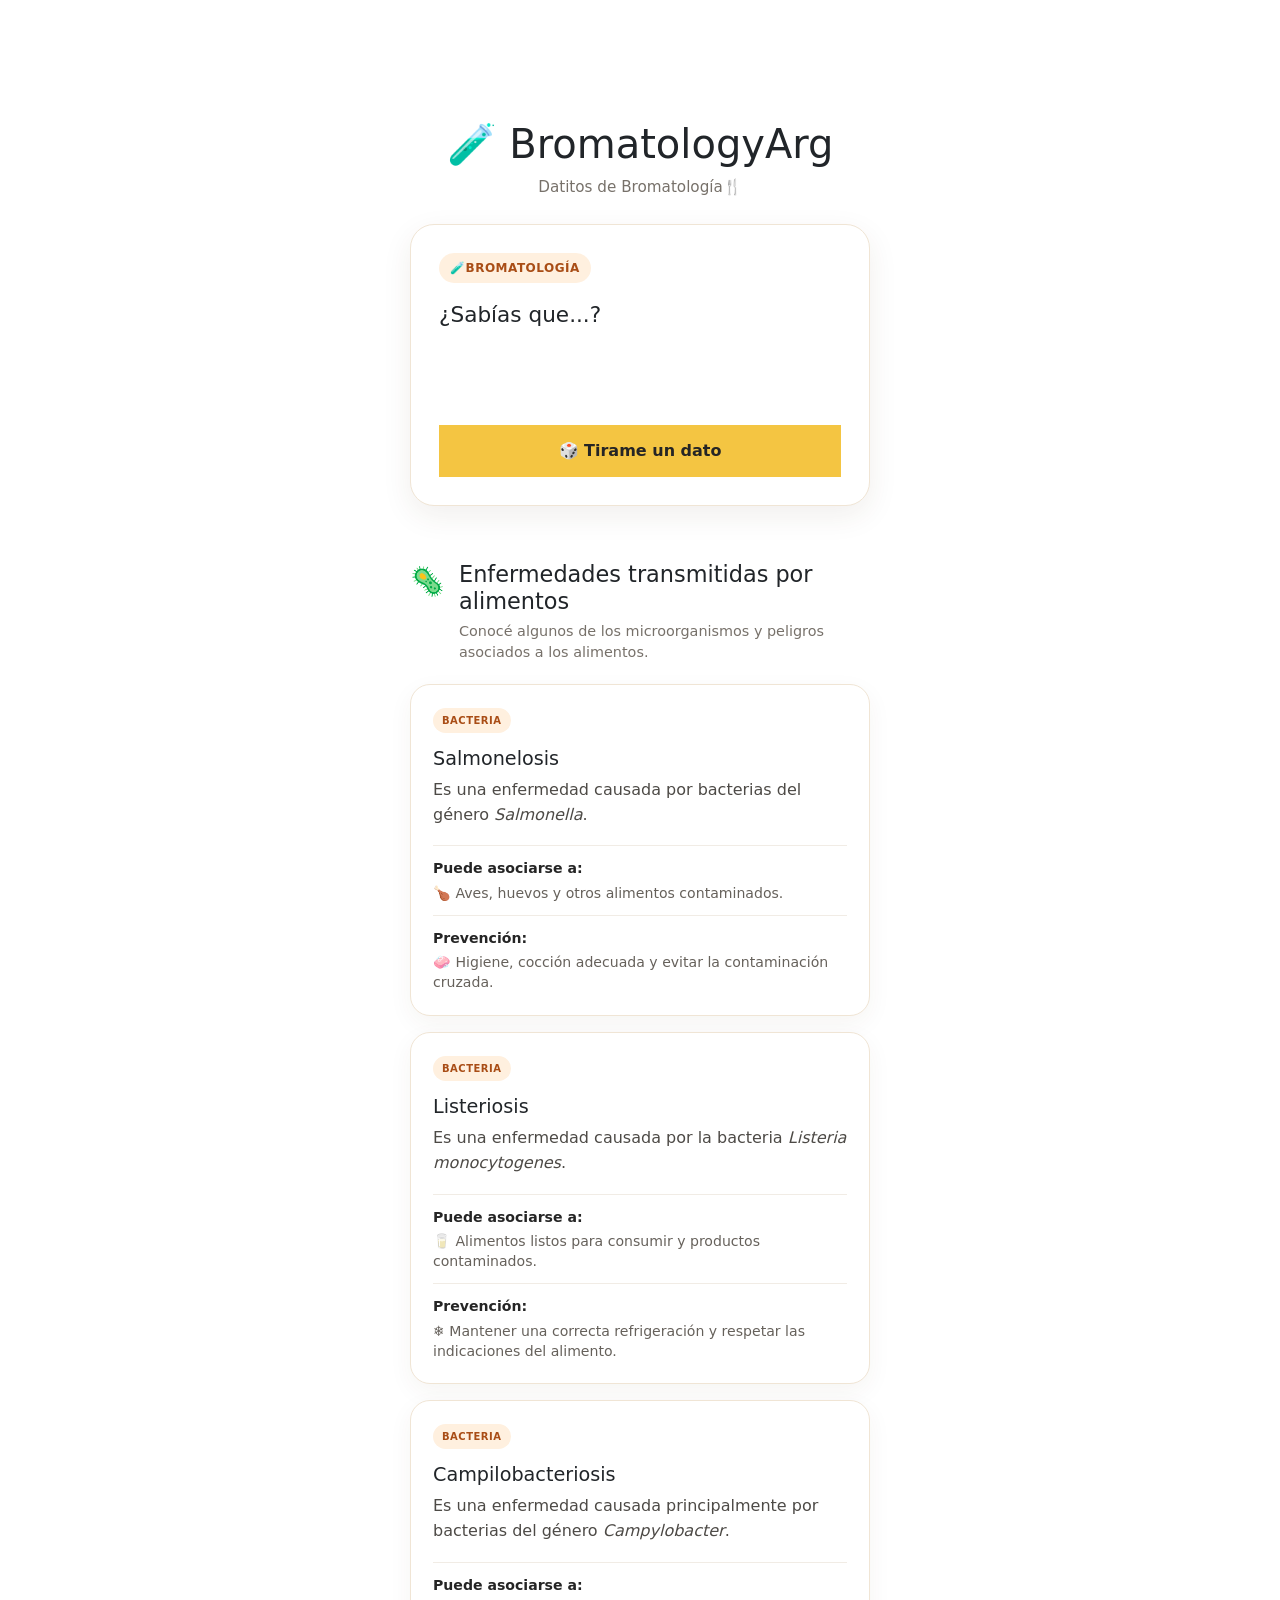
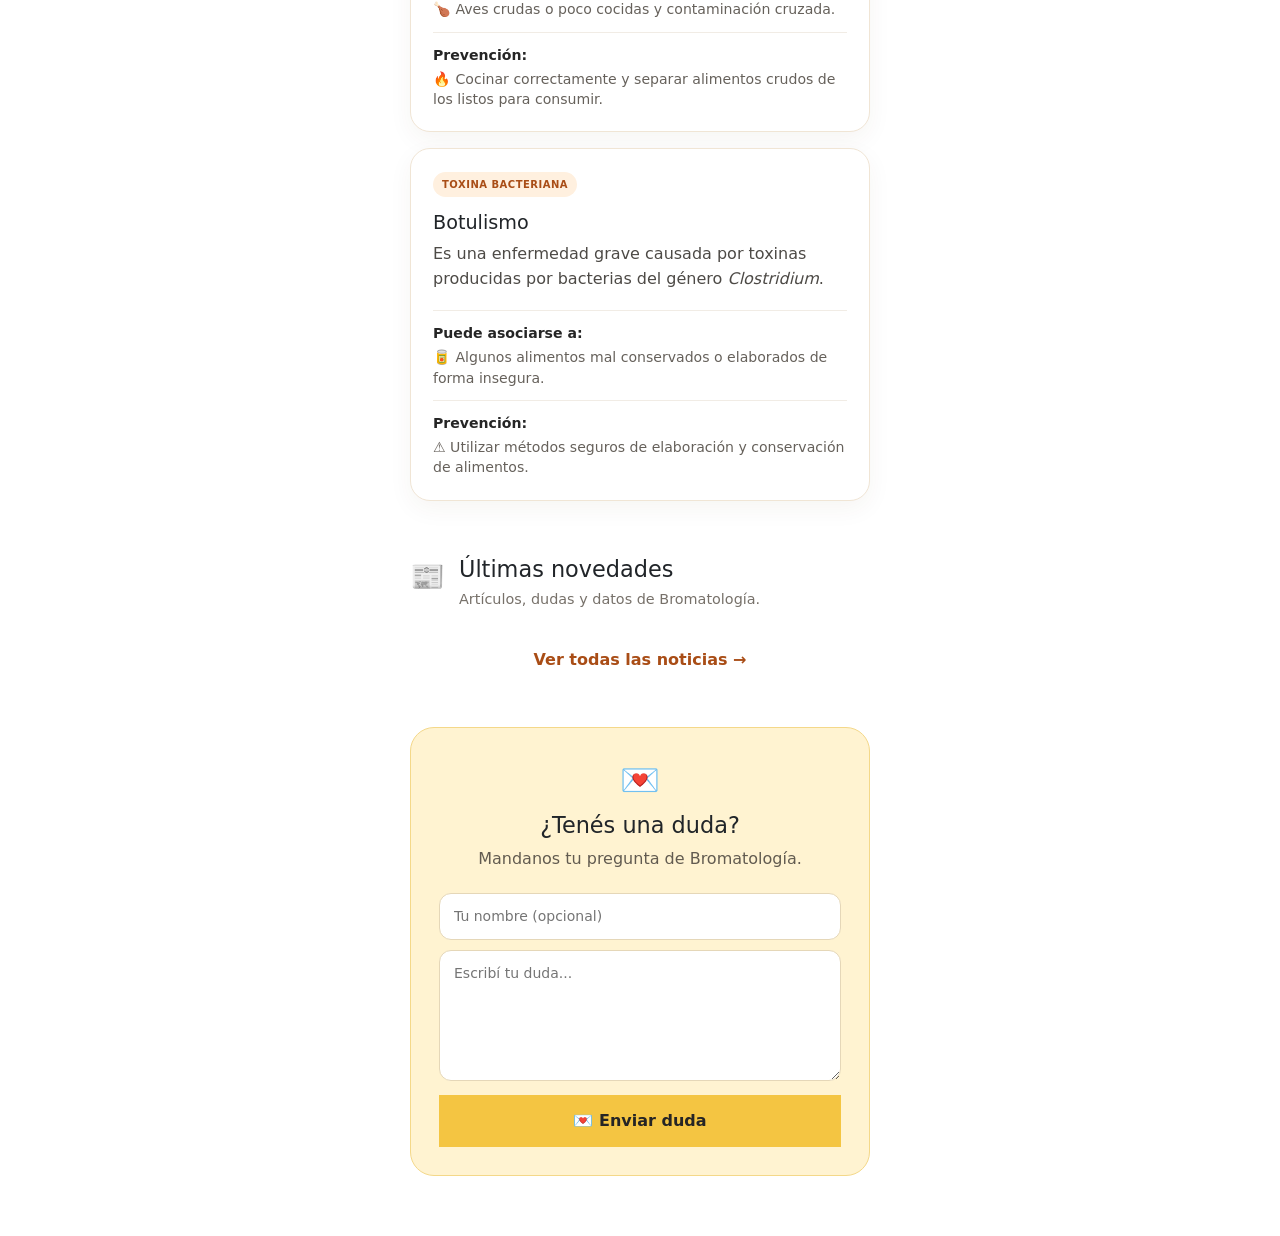
==== index.html @ a3eed830 "Primera versión de BromatologyArg" ====
<!DOCTYPE html>
<html lang="es">
<head>
    <meta charset="UTF-8">
    <meta name="viewport" content="width=device-width, initial-scale=1.0">
    <title>BromatologyArg</title>
    <link rel="stylesheet" href="style.css">
    <link 
    href="https://cdn.jsdelivr.net/npm/bootstrap@5.3.8/dist/css/bootstrap.min.css" 
    rel="stylesheet">
    <link 
    rel="stylesheet" 
    href="https://cdn.jsdelivr.net/npm/bootstrap-icons@1.13.1/font/bootstrap-icons.min.css">

</head>
<body>
    <main class="app">
        <h1>🧪 BromatologyArg</h1>

        <p class="subtitulo">
            Datitos de Bromatología🍴
        </p>

        <section class="dato">
            <span id="categoriaDato" class="categoria">
                🧪BROMATOLOGÍA
            </span>
            <h2 id="tituloDato">
                ¿Sabías que...?

            </h2>

            <p id="textoDato">

            </p>

            <button id="botonDato">
                🎲 Tirame un dato
            </button>
        </section>

        <!-- ENFERMEDADES -->

        <section class="seccion">

            <div class="seccion-titulo">
                <span>🦠</span>

                <div>
                    <h2>Enfermedades transmitidas por alimentos</h2>

                    <p>
                        Conocé algunos de los microorganismos y peligros
                        asociados a los alimentos.
                    </p>
                </div>
            </div>
            <div class="enfermedades">

                <article class="tarjeta-enfermedad">
                    <span class="etiqueta-enfermedad">
                        BACTERIA
                    </span>

                    <h3>Salmonelosis</h3>

                    <p>
                        Es una enfermedad causada por bacterias del género
                        <em>Salmonella</em>.
                    </p>

                    <div class="info-enfermedad">
                        <strong>Puede asociarse a:</strong>
                        <span>🍗 Aves, huevos y otros alimentos contaminados.</span>
                    </div>

                    <div class="info-enfermedad">
                        <strong>Prevención:</strong>
                        <span>🧼 Higiene, cocción adecuada y evitar la contaminación cruzada.</span>
                    </div>
                </article>

                <article class="tarjeta-enfermedad">
                    <span class="etiqueta-enfermedad">
                        BACTERIA
                    </span>

                    <h3>Listeriosis</h3>

                    <p>
                        Es una enfermedad causada por la bacteria
                        <em>Listeria monocytogenes</em>.
                    </p>

                    <div class="info-enfermedad">
                        <strong>Puede asociarse a:</strong>
                        <span>🥛 Alimentos listos para consumir y productos contaminados.</span>
                    </div>

                    <div class="info-enfermedad">
                        <strong>Prevención:</strong>
                        <span>❄️ Mantener una correcta refrigeración y respetar las indicaciones del alimento.</span>
                    </div>
                </article>

                <article class="tarjeta-enfermedad">
                    <span class="etiqueta-enfermedad">
                        BACTERIA
                    </span>

                    <h3>Campilobacteriosis</h3>

                    <p>
                        Es una enfermedad causada principalmente por bacterias
                        del género <em>Campylobacter</em>.
                    </p>

                    <div class="info-enfermedad">
                        <strong>Puede asociarse a:</strong>
                        <span>🍗 Aves crudas o poco cocidas y contaminación cruzada.</span>
                    </div>

                    <div class="info-enfermedad">
                        <strong>Prevención:</strong>
                        <span>🔥 Cocinar correctamente y separar alimentos crudos de los listos para consumir.</span>
                    </div>
                </article>


                <article class="tarjeta-enfermedad">
                    <span class="etiqueta-enfermedad">
                        TOXINA BACTERIANA
                    </span>

                    <h3>Botulismo</h3>

                    <p>
                        Es una enfermedad grave causada por toxinas producidas
                        por bacterias del género <em>Clostridium</em>.
                    </p>

                    <div class="info-enfermedad">
                        <strong>Puede asociarse a:</strong>
                        <span>🥫 Algunos alimentos mal conservados o elaborados de forma insegura.</span>
                    </div>

                    <div class="info-enfermedad">
                        <strong>Prevención:</strong>
                        <span>⚠️ Utilizar métodos seguros de elaboración y conservación de alimentos.</span>
                    </div>
                </article>

            </div>

        </section>

        <section class="seccion novedades">

            <div class="seccion-titulo">
                <span>📰</span>

                <div>
                    <h2>Últimas novedades</h2>
                    <p>
                        Artículos, dudas y datos de Bromatología.
                    </p>
                </div>
            </div>

            <div id="listaNoticias" class="lista-noticias">
                <!-- Las noticias aparecerán acá automáticamente -->
            </div>

            <a href="noticias.html" class="ver-noticias">
                Ver todas las noticias →
            </a>

        </section>

        <!-- BUZÓN -->

        <section class="buzon" id="buzon">

            <div class="buzon-icono">
                💌
            </div>

            <h2>¿Tenés una duda?</h2>

            <p>
                Mandanos tu pregunta de Bromatología.
            </p>

            <form
                name="buzon"
                method="POST"
                data-netlify="true"
            >

                <input
                    type="text"
                    name="nombre"
                    placeholder="Tu nombre (opcional)"
                >

                <textarea
                    name="pregunta"
                    placeholder="Escribí tu duda..."
                    rows="5"
                    required
                ></textarea>

                <button type="submit">
                    💌 Enviar duda
                </button>

            </form>


        </section>

    </main>

    <script src="app.js"></script>
</body>
</html>
---- style.css ----
* {
    box-sizing: border-box;
}

body {
    margin: 0;
    font-family: 'Segoe UI', Tahoma, Geneva, Verdana, sans-serif;
    background: #fff8ed;
    color: #252525;
    min-height: 100vh;
    display: flex;
    align-items: flex-start;
    justify-content: center;
    padding-top: 90px;
}

.app {
    width: 100%;
    max-width: 500px;
    padding: 30px 20px;
}

/* Título */

h1 {
    text-align: center;
    margin-bottom: 5px;
    font-size: 2rem;
    font-weight: 800;
}

.subtitulo {
    text-align: center;
    margin-top: 0;
    color: #77716a;
    font-size: 0.95rem;
}

/* Tarjeta del dato */

.dato {
    margin-top: 25px;
    padding: 28px;
    background: #ffffff;
    border-radius: 24px;
    box-shadow: 0 10px 30px rgba(80, 55, 20, 0.08);
    border: 1px solid #f0e5d5;
}

/* Categoría */

.categoria {
    display: inline-block;
    font-size: 12px;
    font-weight: 700;
    color: #a94d16;
    background-color: #fff0df;
    padding: 6px 11px;
    border-radius: 20px;
    letter-spacing: 0.5px;
}

/* Título del dato */

.dato h2 {
    margin-top: 18px;
    margin-bottom: 10px;
    font-size: 1.35rem;
    line-height: 1.3;
}

/* Texto */

.dato p {
    line-height: 1.6;
    color: #4d4a46;
    min-height: 70px;
}

/* Botón */

button {
    width: 100%;
    padding: 14px;
    margin-top: 15px;
    border: none;
    border-radius: 14px;
    background-color: #f4c542;
    color: #252525;
    font-size: 16px;
    font-weight: 700;
    cursor: pointer;
    transition: transform 0.15s ease, box-shadow 0.15s ease;
}

button:hover {
    transform: translateY(-2px);
    box-shadow: 0 6px 15px rgba(244, 197, 66, 0.3);
}

button:active {
    transform: scale(0.98);
}

/* =========================
   SECCIONES
========================= */

.seccion {
    margin-top: 55px;
}

.seccion-titulo {
    display: flex;
    gap: 14px;
    align-items: flex-start;
    margin-bottom: 20px;
}

.seccion-titulo > span {
    font-size: 28px;
}

.seccion-titulo h2 {
    margin: 0;
    font-size: 1.4rem;
}

.seccion-titulo p {
    margin: 6px 0 0;
    color: #77716a;
    font-size: 0.9rem;
    line-height: 1.5;
}


/* =========================
   TARJETAS DE ENFERMEDADES
========================= */

.enfermedades {
    display: grid;
    gap: 16px;
}

.tarjeta-enfermedad {
    background: #ffffff;
    border: 1px solid #f0e5d5;
    border-radius: 20px;
    padding: 22px;
    box-shadow: 0 8px 25px rgba(80, 55, 20, 0.05);
}

.etiqueta-enfermedad {
    display: inline-block;
    padding: 5px 9px;
    border-radius: 20px;
    background: #fff0df;
    color: #a94d16;
    font-size: 10px;
    font-weight: 800;
    letter-spacing: 0.5px;
}

.tarjeta-enfermedad h3 {
    margin-top: 14px;
    margin-bottom: 8px;
    font-size: 1.2rem;
}

.tarjeta-enfermedad > p {
    color: #4d4a46;
    line-height: 1.55;
    margin-bottom: 18px;
}

.info-enfermedad {
    display: flex;
    flex-direction: column;
    gap: 3px;
    padding-top: 12px;
    margin-top: 12px;
    border-top: 1px solid #f1ece5;
    font-size: 0.88rem;
}

.info-enfermedad strong {
    color: #252525;
}

.info-enfermedad span {
    color: #66615b;
    line-height: 1.45;
}


/* =========================
   BUZÓN
========================= */

.buzon {
    margin-top: 55px;
    margin-bottom: 30px;
    padding: 28px;
    background: #fff3d1;
    border: 1px solid #f4d889;
    border-radius: 24px;
    text-align: center;
}

.buzon-icono {
    font-size: 32px;
    margin-bottom: 8px;
}

.buzon h2 {
    margin: 0 0 8px;
    font-size: 1.4rem;
}

.buzon > p {
    margin: 0 auto 22px;
    max-width: 380px;
    color: #625b50;
    line-height: 1.5;
}

.buzon form {
    display: flex;
    flex-direction: column;
    gap: 10px;
}

.buzon input,
.buzon textarea {
    width: 100%;
    border: 1px solid #e5d7b8;
    border-radius: 12px;
    padding: 12px 14px;
    font-family: inherit;
    font-size: 14px;
    background: #ffffff;
}

.buzon textarea {
    resize: vertical;
}

.buzon input:focus,
.buzon textarea:focus {
    outline: 2px solid #f4c542;
    border-color: transparent;
}

.buzon button {
    margin-top: 4px;
}

.buzon small {
    display: block;
    margin-top: 14px;
    color: #81796d;
    font-size: 11px;
}

/* =========================
   NOVEDADES / BLOG
========================= */

.lista-noticias {
    display: grid;
    gap: 16px;
}

.tarjeta-noticia {
    background: #ffffff;
    border: 1px solid #f0e5d5;
    border-radius: 20px;
    padding: 22px;
    box-shadow: 0 8px 25px rgba(80, 55, 20, 0.05);
}

.etiqueta-noticia {
    display: inline-block;
    padding: 5px 9px;
    border-radius: 20px;
    background: #fff0df;
    color: #a94d16;
    font-size: 10px;
    font-weight: 800;
    letter-spacing: 0.5px;
}

.tarjeta-noticia h3 {
    margin-top: 14px;
    margin-bottom: 6px;
    font-size: 1.15rem;
    line-height: 1.35;
}

.fecha-noticia {
    margin-bottom: 12px;
    color: #999087;
    font-size: 0.78rem;
}

.resumen-noticia {
    margin: 0;
    color: #4d4a46;
    line-height: 1.55;
    font-size: 0.92rem;
}

.ver-noticias {
    display: block;
    margin-top: 18px;
    text-align: center;
    color: #a94d16;
    font-weight: 700;
    text-decoration: none;
}

.ver-noticias:hover {
    text-decoration: underline;
}

.enlace-noticia {
    display: block;
    color: inherit;
    text-decoration: none;
}

.enlace-noticia h3 {
    color: #252525;
}

.leer-noticia {
    display: inline-block;
    margin-top: 15px;
    color: #a94d16;
    font-size: 0.88rem;
    font-weight: 700;
}

/* =========================
   NOTICIA INDIVIDUAL
========================= */

.volver-noticia {
    display: inline-block;
    margin-bottom: 25px;
    color: #a94d16;
    font-weight: 700;
    text-decoration: none;
}

.volver-noticia:hover {
    text-decoration: underline;
}

.noticia-completa {
    background: #ffffff;
    border: 1px solid #f0e5d5;
    border-radius: 24px;
    padding: 28px;
    box-shadow: 0 10px 30px rgba(80, 55, 20, 0.06);
}

.noticia-completa h1 {
    text-align: left;
    margin-top: 18px;
    margin-bottom: 8px;
    font-size: 1.7rem;
    line-height: 1.25;
}

.bajada-noticia {
    margin-top: 22px;
    padding-bottom: 20px;
    border-bottom: 1px solid #f1ece5;
    color: #4d4a46;
    font-size: 1rem;
    line-height: 1.6;
    font-weight: 600;
}

.contenido-noticia {
    margin-top: 22px;
}

.contenido-noticia p {
    color: #4d4a46;
    line-height: 1.7;
    margin-bottom: 18px;
}

.final-noticia {
    display: block;
    margin-top: 28px;
    padding: 20px;
    background: #fff3d1;
    border: 1px solid #f4d889;
    border-radius: 16px;
    text-align: center;
    color: #625b50;
    line-height: 1.6;
    font-weight: 600;
    text-decoration: none;
    transition: transform 0.15s ease, box-shadow 0.15s ease;
}

.final-noticia:hover {
    transform: translateY(-2px);
    box-shadow: 0 6px 15px rgba(80, 55, 20, 0.08);
}
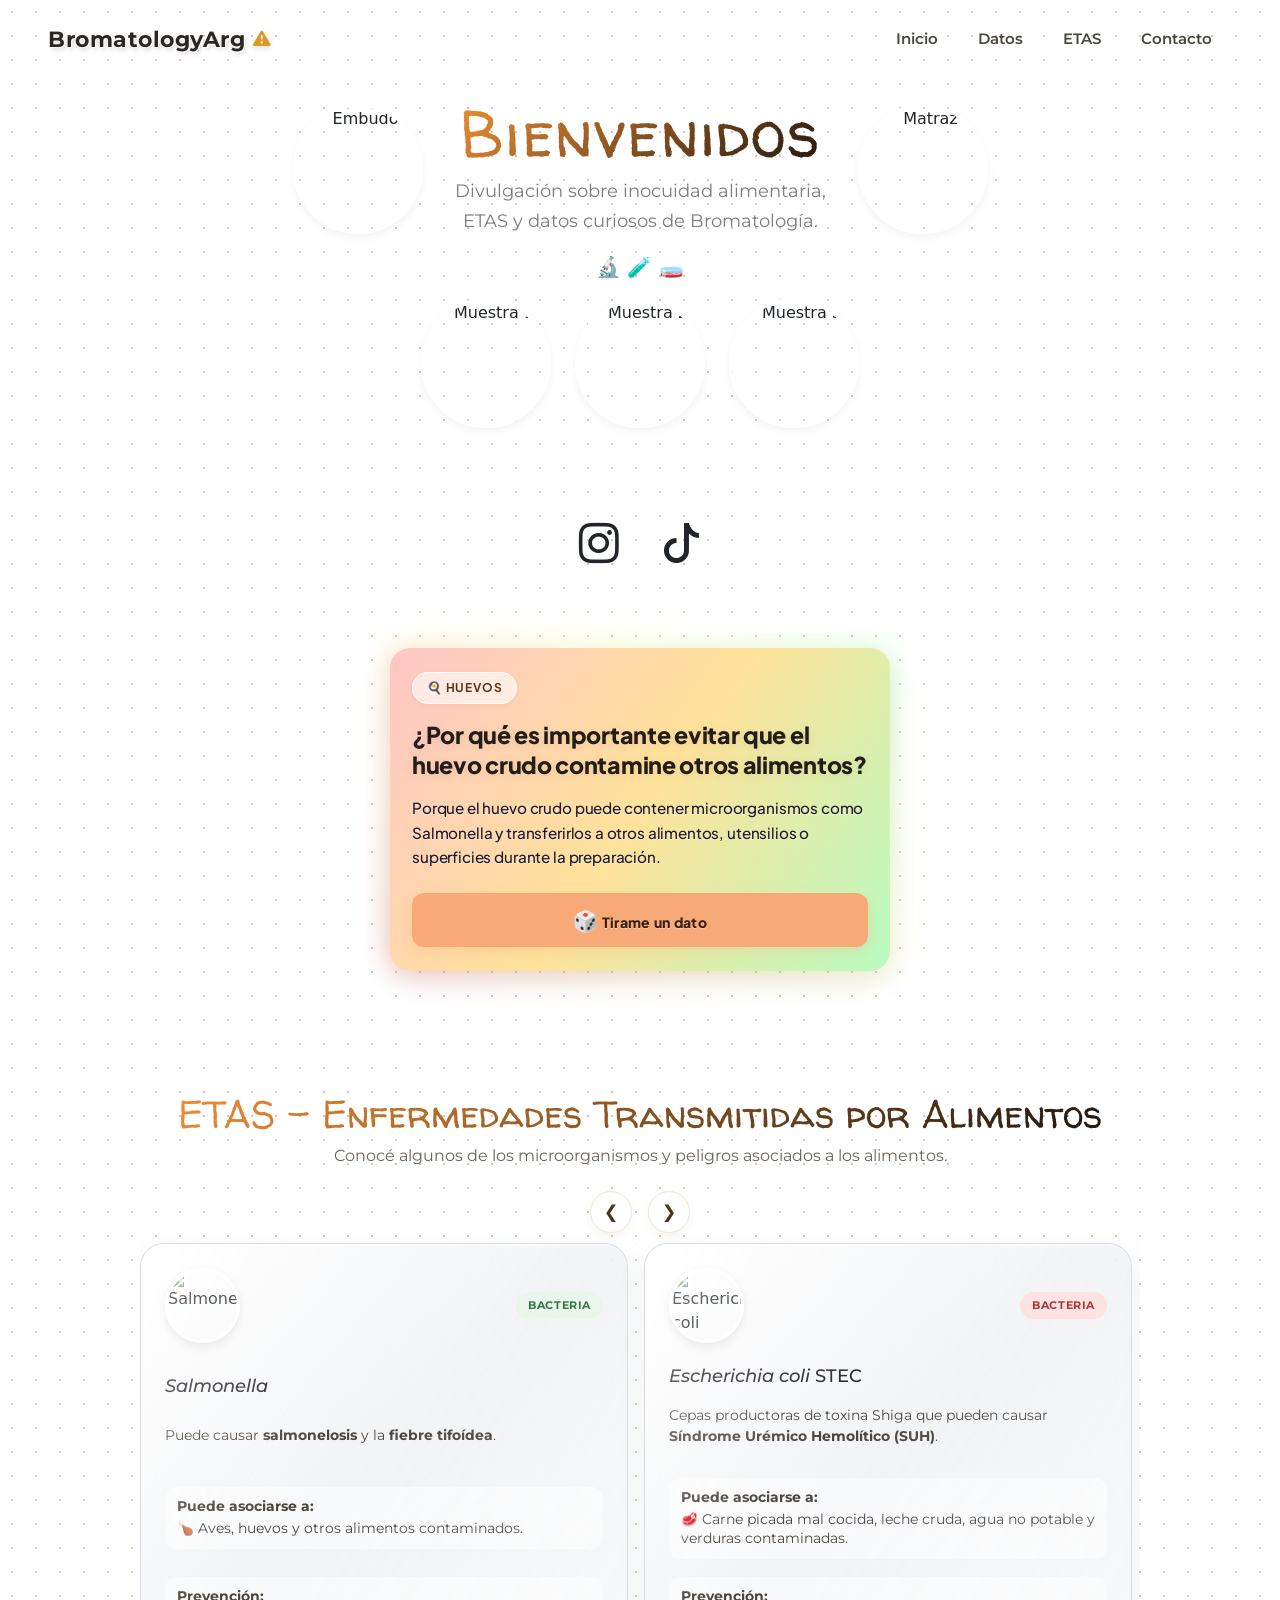
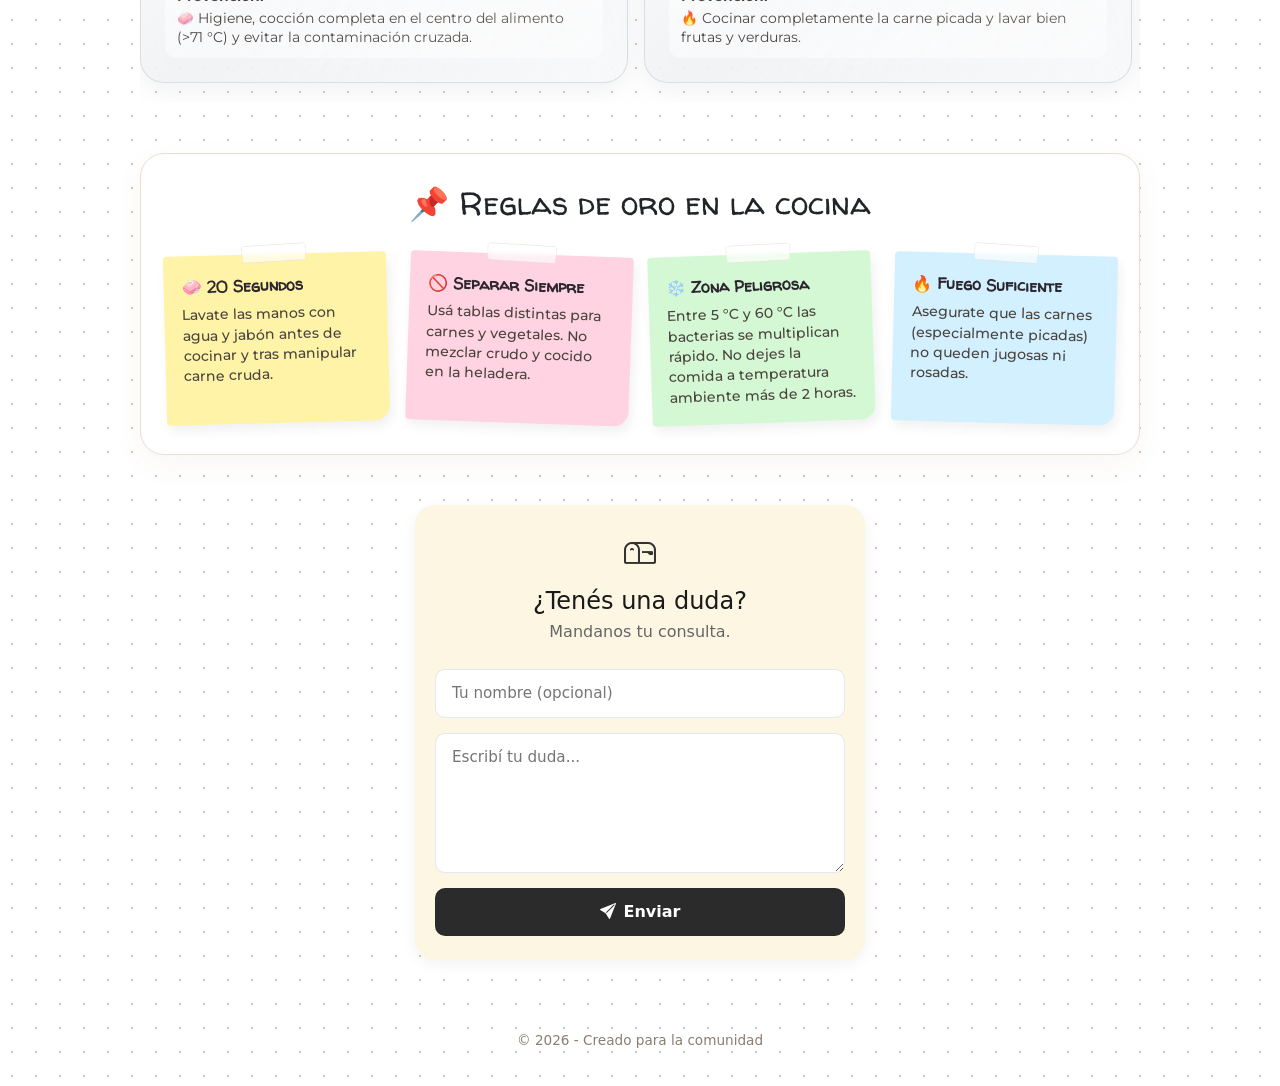
==== commit 650da6dd: "Add files via upload" ====
--- a/index.html
+++ b/index.html
@@ -1,226 +1,530 @@
-<!DOCTYPE html>
-<html lang="es">
-<head>
-    <meta charset="UTF-8">
-    <meta name="viewport" content="width=device-width, initial-scale=1.0">
-    <title>BromatologyArg</title>
-    <link rel="stylesheet" href="style.css">
-    <link 
-    href="https://cdn.jsdelivr.net/npm/bootstrap@5.3.8/dist/css/bootstrap.min.css" 
-    rel="stylesheet">
-    <link 
-    rel="stylesheet" 
-    href="https://cdn.jsdelivr.net/npm/bootstrap-icons@1.13.1/font/bootstrap-icons.min.css">
-
-</head>
-<body>
-    <main class="app">
-        <h1>🧪 BromatologyArg</h1>
-
-        <p class="subtitulo">
-            Datitos de Bromatología🍴
-        </p>
-
-        <section class="dato">
-            <span id="categoriaDato" class="categoria">
-                🧪BROMATOLOGÍA
-            </span>
-            <h2 id="tituloDato">
-                ¿Sabías que...?
-
-            </h2>
-
-            <p id="textoDato">
-
-            </p>
-
-            <button id="botonDato">
-                🎲 Tirame un dato
-            </button>
-        </section>
-
-        <!-- ENFERMEDADES -->
-
-        <section class="seccion">
-
-            <div class="seccion-titulo">
-                <span>🦠</span>
-
-                <div>
-                    <h2>Enfermedades transmitidas por alimentos</h2>
-
-                    <p>
-                        Conocé algunos de los microorganismos y peligros
-                        asociados a los alimentos.
-                    </p>
-                </div>
-            </div>
-            <div class="enfermedades">
-
-                <article class="tarjeta-enfermedad">
-                    <span class="etiqueta-enfermedad">
-                        BACTERIA
-                    </span>
-
-                    <h3>Salmonelosis</h3>
-
-                    <p>
-                        Es una enfermedad causada por bacterias del género
-                        <em>Salmonella</em>.
-                    </p>
-
-                    <div class="info-enfermedad">
-                        <strong>Puede asociarse a:</strong>
-                        <span>🍗 Aves, huevos y otros alimentos contaminados.</span>
-                    </div>
-
-                    <div class="info-enfermedad">
-                        <strong>Prevención:</strong>
-                        <span>🧼 Higiene, cocción adecuada y evitar la contaminación cruzada.</span>
-                    </div>
-                </article>
-
-                <article class="tarjeta-enfermedad">
-                    <span class="etiqueta-enfermedad">
-                        BACTERIA
-                    </span>
-
-                    <h3>Listeriosis</h3>
-
-                    <p>
-                        Es una enfermedad causada por la bacteria
-                        <em>Listeria monocytogenes</em>.
-                    </p>
-
-                    <div class="info-enfermedad">
-                        <strong>Puede asociarse a:</strong>
-                        <span>🥛 Alimentos listos para consumir y productos contaminados.</span>
-                    </div>
-
-                    <div class="info-enfermedad">
-                        <strong>Prevención:</strong>
-                        <span>❄️ Mantener una correcta refrigeración y respetar las indicaciones del alimento.</span>
-                    </div>
-                </article>
-
-                <article class="tarjeta-enfermedad">
-                    <span class="etiqueta-enfermedad">
-                        BACTERIA
-                    </span>
-
-                    <h3>Campilobacteriosis</h3>
-
-                    <p>
-                        Es una enfermedad causada principalmente por bacterias
-                        del género <em>Campylobacter</em>.
-                    </p>
-
-                    <div class="info-enfermedad">
-                        <strong>Puede asociarse a:</strong>
-                        <span>🍗 Aves crudas o poco cocidas y contaminación cruzada.</span>
-                    </div>
-
-                    <div class="info-enfermedad">
-                        <strong>Prevención:</strong>
-                        <span>🔥 Cocinar correctamente y separar alimentos crudos de los listos para consumir.</span>
-                    </div>
-                </article>
-
-
-                <article class="tarjeta-enfermedad">
-                    <span class="etiqueta-enfermedad">
-                        TOXINA BACTERIANA
-                    </span>
-
-                    <h3>Botulismo</h3>
-
-                    <p>
-                        Es una enfermedad grave causada por toxinas producidas
-                        por bacterias del género <em>Clostridium</em>.
-                    </p>
-
-                    <div class="info-enfermedad">
-                        <strong>Puede asociarse a:</strong>
-                        <span>🥫 Algunos alimentos mal conservados o elaborados de forma insegura.</span>
-                    </div>
-
-                    <div class="info-enfermedad">
-                        <strong>Prevención:</strong>
-                        <span>⚠️ Utilizar métodos seguros de elaboración y conservación de alimentos.</span>
-                    </div>
-                </article>
-
-            </div>
-
-        </section>
-
-        <section class="seccion novedades">
-
-            <div class="seccion-titulo">
-                <span>📰</span>
-
-                <div>
-                    <h2>Últimas novedades</h2>
-                    <p>
-                        Artículos, dudas y datos de Bromatología.
-                    </p>
-                </div>
-            </div>
-
-            <div id="listaNoticias" class="lista-noticias">
-                <!-- Las noticias aparecerán acá automáticamente -->
-            </div>
-
-            <a href="noticias.html" class="ver-noticias">
-                Ver todas las noticias →
-            </a>
-
-        </section>
-
-        <!-- BUZÓN -->
-
-        <section class="buzon" id="buzon">
-
-            <div class="buzon-icono">
-                💌
-            </div>
-
-            <h2>¿Tenés una duda?</h2>
-
-            <p>
-                Mandanos tu pregunta de Bromatología.
-            </p>
-
-            <form
-                name="buzon"
-                method="POST"
-                data-netlify="true"
-            >
-
-                <input
-                    type="text"
-                    name="nombre"
-                    placeholder="Tu nombre (opcional)"
-                >
-
-                <textarea
-                    name="pregunta"
-                    placeholder="Escribí tu duda..."
-                    rows="5"
-                    required
-                ></textarea>
-
-                <button type="submit">
-                    💌 Enviar duda
-                </button>
-
-            </form>
-
-
-        </section>
-
-    </main>
-
-    <script src="app.js"></script>
-</body>
+<!DOCTYPE html>
+<html lang="es">
+    <head>
+        <meta charset="UTF-8">
+        <meta name="viewport" content="width=device-width, initial-scale=1.0">
+        <title>BromatologyArg</title>
+        <link href="https://fonts.googleapis.com/css2?family=Montserrat:wght@400;500;600;700&family=Plus+Jakarta+Sans:wght@500;800&family=Walter+Turncoat&display=swap" rel="stylesheet">
+        <link rel="preconnect" href="https://fonts.googleapis.com">
+        <link rel="preconnect" href="https://fonts.gstatic.com" crossorigin>
+        <link href="https://cdn.jsdelivr.net/npm/bootstrap@5.3.8/dist/css/bootstrap.min.css" rel="stylesheet">
+        <link rel="stylesheet" href="https://cdn.jsdelivr.net/npm/bootstrap-icons@1.11.3/font/bootstrap-icons.min.css">
+        <link rel="stylesheet" href="style.css">
+
+    </head>
+    <body>
+
+        <nav class="navbar navbar-expand-lg py-3">
+            <div class="container-fluid px-4 px-md-5">
+
+                <a class="navbar-brand d-flex align-items-center gap-2" href="#">
+                    <span>BromatologyArg</span>
+                    <i class="bi bi-exclamation-triangle-fill icono-alerta"></i>
+                </a>
+
+                <button class="navbar-toggler" type="button" 
+                        data-bs-toggle="collapse" 
+                        data-bs-target="#navbarNav">
+                    <span class="navbar-toggler-icon"></span>
+                </button>
+
+                <div class="collapse navbar-collapse" id="navbarNav">
+                    <ul class="navbar-nav ms-auto">
+                        <li class="nav-item">
+                            <a class="nav-link" href="#inicio">Inicio</a>
+                        </li>
+                        <li class="nav-item">
+                            <a class="nav-link" href="#datos">Datos</a>
+                        </li>
+                        <li class="nav-item">
+                            <a class="nav-link" href="#Etascarrusel">ETAS</a>
+                        </li>
+                        <li class="nav-item">
+                            <a class="nav-link" href="#buzon">Contacto</a>
+                        </li>
+                    </ul>
+                </div>
+
+            </div>
+        </nav>
+
+            
+        <header class="hero-header text-center">
+            
+            <section class="banner-hero">
+                <div class="container py-4">
+
+                    <!-- Fila Superior: Embudo + Título + Matraz -->
+                    <div class="d-flex align-items-center justify-content-center gap-3 gap-md-4 mb-3">
+
+                        <!-- Círculo Superior Izquierdo (Embudo) -->
+                        <div class="circulo-foto">
+                            <img src="img/vino.jpg" alt="Embudo">
+                        </div>
+
+                        <!-- Bloque Central de Texto -->
+                        <div class="text-center px-2 hero-texto-block" id="inicio">
+                            <h1 class="titulo-bienvenidos">Bienvenidos</h1>
+                            <p class="bajada-texto m-0">
+                                Divulgación sobre inocuidad alimentaria,<br class="d-none d-md-block"> 
+                                ETAS y datos curiosos de Bromatología.
+                            </p>
+                        </div>
+
+                        <!-- Círculo Superior Derecho (Matraz) -->
+                        <div class="circulo-foto">
+                            <img src="img/rosa.jpg" alt="Matraz">
+                        </div>
+
+                    </div>
+
+                    <!-- Emojis decorativos -->
+                    <div class="text-center mb-3 fs-5">
+                        🔬 🧪 🧫
+                    </div>
+
+                    <!-- Fila de círculos inferiores (Microscopio) -->
+                    <div class="d-flex justify-content-center gap-3 gap-md-4 mb-3">
+                        <div class="circulo-foto">
+                            <img src="img/img1.jpg" alt="Muestra 1">
+                        </div>
+                        <div class="circulo-foto">
+                            <img src="img/img2.jpg" alt="Muestra 2">
+                        </div>
+                        <div class="circulo-foto">
+                            <img src="img/img3.jpg" alt="Muestra 3">
+                        </div>
+                    </div>
+
+                    <!-- Redes Sociales -->
+                    <div class="d-flex justify-content-center gap-4 fs-2 mt-3">
+                        <a href="https://www.instagram.com/bromatologyarg" target="_blank" class="text-dark social-hero-icon" aria-label="Instagram">
+                            <i class="bi bi-instagram"></i>
+                        </a>
+                        <a href="https://www.tiktok.com/@bromatology_arg" target="_blank" class="text-dark social-hero-icon" aria-label="TikTok">
+                            <i class="bi bi-tiktok"></i>
+                        </a>
+                    </div>
+
+                </div>
+            </section>
+        
+        </header>
+        
+
+        <main class="app" id="datos"> 
+
+            <section class="dato rgb">
+                <span id="categoriaDato" class="categoria">
+                    🧪BROMATOLOGÍA
+                </span>
+                <h2 id="tituloDato">
+                    ¿Sabías que...?
+
+                </h2>
+
+                <p id="textoDato">
+
+                </p>
+
+                <button id="botonDato">
+                    <span class="icono-dado">🎲</span> Tirame un dato
+                </button>
+            </section>
+
+            <!-- ENFERMEDADES -->
+
+            <section class="seccion" id="etas">
+
+                <!-- Título y descripción centrados -->
+                <div class="seccion-titulo" id="Etascarrusel">
+                    <div>
+                        <h2>ETAS - Enfermedades Transmitidas por Alimentos</h2>
+                        <p>Conocé algunos de los microorganismos y peligros asociados a los alimentos.</p>
+                    </div>
+                </div>
+
+                <!-- Botones de navegación pasados ABAJO -->
+                <div class="carrusel-controles">
+                    <button class="btn-carrusel prev"
+                            aria-label="Anterior"
+                            onclick="scrollCarrusel(-1)">
+                        &#10094;
+                    </button>
+
+                    <button class="btn-carrusel next"
+                            aria-label="Siguiente"
+                            onclick="scrollCarrusel(1)">
+                        &#10095;
+                    </button>
+                </div>
+
+                <!-- Pista del carrusel -->
+                <div class="carrusel-pista" id="carruselETAS">
+
+
+                    <!-- SALMONELLA -->
+                    <article class="tarjeta-enfermedad salmonella">
+
+                        <div class="header-tarjeta">
+                            <img src="img/salmonella1.jpg"
+                                alt="Salmonella"
+                                class="avatar-microbio">
+
+                            <span class="etiqueta-enfermedad">
+                                BACTERIA
+                            </span>
+                        </div>
+
+                        <h3><em>Salmonella</em></h3>
+
+                        <p>
+                            Puede causar <strong>salmonelosis</strong> y la <strong>fiebre tifoídea</strong>.
+                        </p>
+
+                        <div class="info-enfermedad">
+                            <strong>Puede asociarse a:</strong>
+                            <span>
+                                🍗 Aves, huevos y otros alimentos contaminados.
+                            </span>
+                        </div>
+
+                        <div class="info-enfermedad">
+                            <strong>Prevención:</strong>
+                            <span>
+                                🧼 Higiene, cocción completa en el centro del alimento
+                                (&gt;71 °C) y evitar la contaminación cruzada.
+                            </span>
+                        </div>
+
+                    </article>
+
+
+                    <!-- ESCHERICHIA COLI -->
+                    <article class="tarjeta-enfermedad ecoli">
+
+                        <div class="header-tarjeta">
+                            <img src="img/ecoli1.jpg"
+                                alt="Escherichia coli"
+                                class="avatar-microbio">
+
+                            <span class="etiqueta-enfermedad peligro">
+                                BACTERIA
+                            </span>
+                        </div>
+
+                        <h3><em>Escherichia coli</em> STEC</h3>
+
+                        <p>
+                            Cepas productoras de toxina Shiga que pueden causar
+                            <strong>Síndrome Urémico Hemolítico (SUH)</strong>.
+                        </p>
+
+                        <div class="info-enfermedad">
+                            <strong>Puede asociarse a:</strong>
+                            <span>
+                                🥩 Carne picada mal cocida, leche cruda, agua no potable
+                                y verduras contaminadas.
+                            </span>
+                        </div>
+
+                        <div class="info-enfermedad">
+                            <strong>Prevención:</strong>
+                            <span>
+                                🔥 Cocinar completamente la carne picada y lavar bien
+                                frutas y verduras.
+                            </span>
+                        </div>
+
+                    </article>
+
+
+                    <!-- STAPHYLOCOCCUS AUREUS -->
+                    <article class="tarjeta-enfermedad staph">
+
+                        <div class="header-tarjeta">
+                            <img src="img/stafilococo1.jpg"
+                                alt="Staphylococcus aureus"
+                                class="avatar-microbio">
+
+                            <span class="etiqueta-enfermedad enterotoxina">
+                                ENTEROTOXINA
+                            </span>
+                        </div>
+
+                        <h3><em>Staphylococcus aureus</em></h3>
+
+                        <p>
+                            Produce enterotoxinas que pueden causar
+                            <strong>intoxicación alimentaria</strong>.
+                        </p>
+
+                        <div class="info-enfermedad">
+                            <strong>Puede asociarse a:</strong>
+                            <span>
+                                🥪 Alimentos manipulados listos para consumir,
+                                cremas, rellenos y fiambres.
+                            </span>
+                        </div>
+
+                        <div class="info-enfermedad">
+                            <strong>Prevención:</strong>
+                            <span>
+                                🧤 Buena higiene del manipulador, protección de heridas
+                                y mantenimiento de la cadena de frío.
+                            </span>
+                        </div>
+
+                    </article>
+
+
+                    <!-- CLOSTRIDIUM BOTULINUM -->
+                    <article class="tarjeta-enfermedad botulismo">
+
+                        <div class="header-tarjeta">
+                            <img src="img/clostridium1.jpg"
+                                alt="Clostridium botulinum"
+                                class="avatar-microbio">
+
+                            <span class="etiqueta-enfermedad neurotoxina">
+                                NEUROTOXINA
+                            </span>
+                        </div>
+
+                        <h3><em>Clostridium botulinum</em></h3>
+
+                        <p>
+                            Produce una neurotoxina que puede causar
+                            <strong>botulismo</strong>, una intoxicación grave.
+                        </p>
+
+                        <div class="info-enfermedad">
+                            <strong>Puede asociarse a:</strong>
+                            <span>
+                                🥫 Conservas caseras, escabeches, embutidos y alimentos
+                                mal conservados.
+                            </span>
+                        </div>
+
+                        <div class="info-enfermedad">
+                            <strong>Prevención:</strong>
+                            <span>
+                                ⚠️ No consumir conservas de origen desconocido o sin etiquetas. Evitar aquellas latas que presenten:
+                                abombamientos o tapas hinchadas, expulsión de gas al abrir los recipientes, abolladuras.
+                            </span>
+                        </div>
+
+                    </article>
+
+
+                    <!-- TRICHINELLA -->
+                    <article class="tarjeta-enfermedad triquinosis">
+
+                        <div class="header-tarjeta">
+                            <img src="img/triquinosis.jpg"
+                                alt="Trichinella"
+                                class="avatar-microbio">
+
+                            <span class="etiqueta-enfermedad parasito">
+                                PARÁSITO
+                            </span>
+                        </div>
+
+                        <h3><em>Trichinella</em> spp.</h3>
+
+                        <p>
+                            Parásito que puede causar <strong>triquinosis</strong>
+                            al ingerirse carne contaminada con sus larvas.
+                        </p>
+
+                        <div class="info-enfermedad">
+                            <strong>Puede asociarse a:</strong>
+                            <span>
+                                🥩 Carne de cerdo y animales silvestres contaminados,
+                                especialmente cuando se consume cruda o insuficientemente cocida.
+                            </span>
+                        </div>
+
+                        <div class="info-enfermedad">
+                            <strong>Prevención:</strong>
+                            <span>
+                                🔥 Cocinar correctamente la carne y consumir productos
+                                provenientes de establecimientos habilitados.
+                            </span>
+                        </div>
+
+                    </article>
+
+                    <!-- LISTERIA MONOCYTOGENES -->
+                    <article class="tarjeta-enfermedad listeria">
+
+                        <div class="header-tarjeta">
+                            <img src="img/listeria.jpg"
+                                alt="Listeria monocytogenes"
+                                class="avatar-microbio">
+
+                            <span class="etiqueta-enfermedad bacteria">
+                                BACTERIA
+                            </span>
+                        </div>
+
+                        <h3><em>Listeria monocytogenes</em></h3>
+
+                        <p>
+                            Bacterias resistentes al frío que pueden causar 
+                            <strong>listeriosis</strong>, una infección grave en grupos de riesgo.
+                        </p>
+
+                        <div class="info-enfermedad">
+                            <strong>Puede asociarse a:</strong>
+                            <span>
+                                🧀 Quesos blandos, fiambres, leches no pasteurizadas y productos listos para consumir.
+                            </span>
+                        </div>
+
+                        <div class="info-enfermedad">
+                            <strong>Prevención:</strong>
+                            <span>
+                                🧼 Mantener la cadena de frío, higienizar la heladera y cocinar bien los alimentos antes del consumo.
+                            </span>
+                        </div>
+
+                    </article>
+
+                    <!-- BACILLUS CEREUS -->
+                    <article class="tarjeta-enfermedad bacillus">
+
+                        <div class="header-tarjeta">
+                            <img src="img/bacillus.jpg"
+                                alt="Bacillus cereus"
+                                class="avatar-microbio">
+
+                            <span class="etiqueta-enfermedad bacteria">
+                                BACTERIA
+                            </span>
+                        </div>
+
+                        <h3><em>Bacillus cereus</em></h3>
+
+                        <p>
+                            Bacterias formadoras de esporas que producen toxinas y causan 
+                            <strong>intoxicación alimentaria.</strong>
+                        </p>
+
+                        <div class="info-enfermedad">
+                            <strong>Puede asociarse a:</strong>
+                            <span>
+                                🍚 Arroz cocido dejado a temperatura ambiente, pastas, salsas, cremas y alimentos con almidón.
+                            </span>
+                        </div>
+
+                        <div class="info-enfermedad">
+                            <strong>Prevención:</strong>
+                            <span>
+                                ❄️ Enfriar rápidamente los alimentos cocinados y no dejarlos más de 2 horas a temperatura ambiente.
+                            </span>
+                        </div>
+
+                    </article>
+
+                </div>
+
+            </section>
+
+
+            <section class="seccion-pizarra">
+                <div class="seccion-titulo">
+                    <div>
+                        <h2>📌 Reglas de oro en la cocina</h2>
+                    </div>
+                </div>
+
+                <div class="contenedor-postits">
+                    <div class="postit amarillo">
+                        <h4>🧼 20 Segundos</h4>
+                        <p>Lavate las manos con agua y jabón antes de cocinar y tras manipular carne cruda.</p>
+                    </div>
+
+                    <div class="postit rosado">
+                        <h4>🚫 Separar Siempre</h4>
+                        <p>Usá tablas distintas para carnes y vegetales. No mezclar crudo y cocido en la heladera.</p>
+                    </div>
+
+                    <div class="postit verde">
+                        <h4>❄️ Zona Peligrosa</h4>
+                        <p>Entre 5 °C y 60 °C las bacterias se multiplican rápido. No dejes la comida a temperatura ambiente más de 2 horas.</p>
+                    </div>
+
+                    <div class="postit celeste">
+                        <h4>🔥 Fuego Suficiente</h4>
+                        <p>Asegurate que las carnes (especialmente picadas) no queden jugosas ni rosadas.</p>
+                    </div>
+                </div>
+            </section>
+
+
+            <!-- BUZÓN -->
+
+            <section class="buzon" id="buzon">
+
+                <div class="buzon-icono">
+                    <i class="bi bi-mailbox"></i>
+                </div>
+
+                <h2>¿Tenés una duda?</h2>
+
+                <p>Mandanos tu consulta.</p>
+
+                <form
+                    name="buzon"
+                    method="POST"
+                    action="/gracias.html"
+                    data-netlify="true"
+                    data-netlify-honeypot="bot-field"
+                >
+                    <!-- Obligatorio: debe coincidir con el name del form -->
+                    <input type="hidden" name="form-name" value="buzon">
+
+                    <!-- Campo trampa para bots (oculto) -->
+                    <p style="display:none;">
+                        <label>No completar: <input name="bot-field"></label>
+                    </p>
+
+                    <input
+                        type="text"
+                        name="nombre"
+                        placeholder="Tu nombre (opcional)"
+                    >
+
+                    <textarea
+                        name="pregunta"
+                        placeholder="Escribí tu duda..."
+                        rows="5"
+                        required
+                    ></textarea>
+
+                    <button type="submit">
+                        <i class="bi bi-send-fill"></i>
+                        Enviar
+                    </button>
+                </form>
+
+            </section>
+
+
+
+            <div class="copyright text-center text-black">
+            
+                <footer style="text-align: center; padding: 40px 20px 20px; color: #8c7d70; font-size: 0.85rem;">
+                    <p>© 2026 - Creado para la comunidad</p>
+                </footer>
+            
+            </div>
+
+        </main>
+
+        <script src="https://cdn.jsdelivr.net/npm/bootstrap@5.3.8/dist/js/bootstrap.bundle.min.js"></script>
+        <script src="app.js"></script>
+
+    </body>
 </html>
--- a/style.css
+++ b/style.css
@@ -1,415 +1,795 @@
-* {
-    box-sizing: border-box;
-}
-
-body {
-    margin: 0;
-    font-family: 'Segoe UI', Tahoma, Geneva, Verdana, sans-serif;
-    background: #fff8ed;
-    color: #252525;
-    min-height: 100vh;
-    display: flex;
-    align-items: flex-start;
-    justify-content: center;
-    padding-top: 90px;
-}
-
-.app {
-    width: 100%;
-    max-width: 500px;
-    padding: 30px 20px;
-}
-
-/* Título */
-
-h1 {
-    text-align: center;
-    margin-bottom: 5px;
-    font-size: 2rem;
-    font-weight: 800;
-}
-
-.subtitulo {
-    text-align: center;
-    margin-top: 0;
-    color: #77716a;
-    font-size: 0.95rem;
-}
-
-/* Tarjeta del dato */
-
-.dato {
-    margin-top: 25px;
-    padding: 28px;
-    background: #ffffff;
-    border-radius: 24px;
-    box-shadow: 0 10px 30px rgba(80, 55, 20, 0.08);
-    border: 1px solid #f0e5d5;
-}
-
-/* Categoría */
-
-.categoria {
-    display: inline-block;
-    font-size: 12px;
-    font-weight: 700;
-    color: #a94d16;
-    background-color: #fff0df;
-    padding: 6px 11px;
-    border-radius: 20px;
-    letter-spacing: 0.5px;
-}
-
-/* Título del dato */
-
-.dato h2 {
-    margin-top: 18px;
-    margin-bottom: 10px;
-    font-size: 1.35rem;
-    line-height: 1.3;
-}
-
-/* Texto */
-
-.dato p {
-    line-height: 1.6;
-    color: #4d4a46;
-    min-height: 70px;
-}
-
-/* Botón */
-
-button {
-    width: 100%;
-    padding: 14px;
-    margin-top: 15px;
-    border: none;
-    border-radius: 14px;
-    background-color: #f4c542;
-    color: #252525;
-    font-size: 16px;
-    font-weight: 700;
-    cursor: pointer;
-    transition: transform 0.15s ease, box-shadow 0.15s ease;
-}
-
-button:hover {
-    transform: translateY(-2px);
-    box-shadow: 0 6px 15px rgba(244, 197, 66, 0.3);
-}
-
-button:active {
-    transform: scale(0.98);
-}
-
-/* =========================
-   SECCIONES
-========================= */
-
-.seccion {
-    margin-top: 55px;
-}
-
-.seccion-titulo {
-    display: flex;
-    gap: 14px;
-    align-items: flex-start;
-    margin-bottom: 20px;
-}
-
-.seccion-titulo > span {
-    font-size: 28px;
-}
-
-.seccion-titulo h2 {
-    margin: 0;
-    font-size: 1.4rem;
-}
-
-.seccion-titulo p {
-    margin: 6px 0 0;
-    color: #77716a;
-    font-size: 0.9rem;
-    line-height: 1.5;
-}
-
-
-/* =========================
-   TARJETAS DE ENFERMEDADES
-========================= */
-
-.enfermedades {
-    display: grid;
-    gap: 16px;
-}
-
-.tarjeta-enfermedad {
-    background: #ffffff;
-    border: 1px solid #f0e5d5;
-    border-radius: 20px;
-    padding: 22px;
-    box-shadow: 0 8px 25px rgba(80, 55, 20, 0.05);
-}
-
-.etiqueta-enfermedad {
-    display: inline-block;
-    padding: 5px 9px;
-    border-radius: 20px;
-    background: #fff0df;
-    color: #a94d16;
-    font-size: 10px;
-    font-weight: 800;
-    letter-spacing: 0.5px;
-}
-
-.tarjeta-enfermedad h3 {
-    margin-top: 14px;
-    margin-bottom: 8px;
-    font-size: 1.2rem;
-}
-
-.tarjeta-enfermedad > p {
-    color: #4d4a46;
-    line-height: 1.55;
-    margin-bottom: 18px;
-}
-
-.info-enfermedad {
-    display: flex;
-    flex-direction: column;
-    gap: 3px;
-    padding-top: 12px;
-    margin-top: 12px;
-    border-top: 1px solid #f1ece5;
-    font-size: 0.88rem;
-}
-
-.info-enfermedad strong {
-    color: #252525;
-}
-
-.info-enfermedad span {
-    color: #66615b;
-    line-height: 1.45;
-}
-
-
-/* =========================
-   BUZÓN
-========================= */
-
-.buzon {
-    margin-top: 55px;
-    margin-bottom: 30px;
-    padding: 28px;
-    background: #fff3d1;
-    border: 1px solid #f4d889;
-    border-radius: 24px;
-    text-align: center;
-}
-
-.buzon-icono {
-    font-size: 32px;
-    margin-bottom: 8px;
-}
-
-.buzon h2 {
-    margin: 0 0 8px;
-    font-size: 1.4rem;
-}
-
-.buzon > p {
-    margin: 0 auto 22px;
-    max-width: 380px;
-    color: #625b50;
-    line-height: 1.5;
-}
-
-.buzon form {
-    display: flex;
-    flex-direction: column;
-    gap: 10px;
-}
-
-.buzon input,
-.buzon textarea {
-    width: 100%;
-    border: 1px solid #e5d7b8;
-    border-radius: 12px;
-    padding: 12px 14px;
-    font-family: inherit;
-    font-size: 14px;
-    background: #ffffff;
-}
-
-.buzon textarea {
-    resize: vertical;
-}
-
-.buzon input:focus,
-.buzon textarea:focus {
-    outline: 2px solid #f4c542;
-    border-color: transparent;
-}
-
-.buzon button {
-    margin-top: 4px;
-}
-
-.buzon small {
-    display: block;
-    margin-top: 14px;
-    color: #81796d;
-    font-size: 11px;
-}
-
-/* =========================
-   NOVEDADES / BLOG
-========================= */
-
-.lista-noticias {
-    display: grid;
-    gap: 16px;
-}
-
-.tarjeta-noticia {
-    background: #ffffff;
-    border: 1px solid #f0e5d5;
-    border-radius: 20px;
-    padding: 22px;
-    box-shadow: 0 8px 25px rgba(80, 55, 20, 0.05);
-}
-
-.etiqueta-noticia {
-    display: inline-block;
-    padding: 5px 9px;
-    border-radius: 20px;
-    background: #fff0df;
-    color: #a94d16;
-    font-size: 10px;
-    font-weight: 800;
-    letter-spacing: 0.5px;
-}
-
-.tarjeta-noticia h3 {
-    margin-top: 14px;
-    margin-bottom: 6px;
-    font-size: 1.15rem;
-    line-height: 1.35;
-}
-
-.fecha-noticia {
-    margin-bottom: 12px;
-    color: #999087;
-    font-size: 0.78rem;
-}
-
-.resumen-noticia {
-    margin: 0;
-    color: #4d4a46;
-    line-height: 1.55;
-    font-size: 0.92rem;
-}
-
-.ver-noticias {
-    display: block;
-    margin-top: 18px;
-    text-align: center;
-    color: #a94d16;
-    font-weight: 700;
-    text-decoration: none;
-}
-
-.ver-noticias:hover {
-    text-decoration: underline;
-}
-
-.enlace-noticia {
-    display: block;
-    color: inherit;
-    text-decoration: none;
-}
-
-.enlace-noticia h3 {
-    color: #252525;
-}
-
-.leer-noticia {
-    display: inline-block;
-    margin-top: 15px;
-    color: #a94d16;
-    font-size: 0.88rem;
-    font-weight: 700;
-}
-
-/* =========================
-   NOTICIA INDIVIDUAL
-========================= */
-
-.volver-noticia {
-    display: inline-block;
-    margin-bottom: 25px;
-    color: #a94d16;
-    font-weight: 700;
-    text-decoration: none;
-}
-
-.volver-noticia:hover {
-    text-decoration: underline;
-}
-
-.noticia-completa {
-    background: #ffffff;
-    border: 1px solid #f0e5d5;
-    border-radius: 24px;
-    padding: 28px;
-    box-shadow: 0 10px 30px rgba(80, 55, 20, 0.06);
-}
-
-.noticia-completa h1 {
-    text-align: left;
-    margin-top: 18px;
-    margin-bottom: 8px;
-    font-size: 1.7rem;
-    line-height: 1.25;
-}
-
-.bajada-noticia {
-    margin-top: 22px;
-    padding-bottom: 20px;
-    border-bottom: 1px solid #f1ece5;
-    color: #4d4a46;
-    font-size: 1rem;
-    line-height: 1.6;
-    font-weight: 600;
-}
-
-.contenido-noticia {
-    margin-top: 22px;
-}
-
-.contenido-noticia p {
-    color: #4d4a46;
-    line-height: 1.7;
-    margin-bottom: 18px;
-}
-
-.final-noticia {
-    display: block;
-    margin-top: 28px;
-    padding: 20px;
-    background: #fff3d1;
-    border: 1px solid #f4d889;
-    border-radius: 16px;
-    text-align: center;
-    color: #625b50;
-    line-height: 1.6;
-    font-weight: 600;
-    text-decoration: none;
-    transition: transform 0.15s ease, box-shadow 0.15s ease;
-}
-
-.final-noticia:hover {
-    transform: translateY(-2px);
-    box-shadow: 0 6px 15px rgba(80, 55, 20, 0.08);
+* {
+    box-sizing: border-box;
+}
+
+html {
+    scroll-behavior: smooth;
+}
+
+
+body {
+    min-height: 100vh;
+    display: flex;
+    flex-direction: column;
+    align-items: center;
+    justify-content: flex-start;
+    background-image: radial-gradient(#d3c6b8 1.2px, transparent 1.2px);
+    background-size: 24px 24px;
+}
+
+
+.app {
+    width: 100%;
+    max-width: 1000px;
+    padding-top: 10px;
+}
+
+header {
+  width: 100%;
+  background-color: transparent; /* o el color de fondo de tu sitio */
+}
+
+.navbar {
+    padding-top: 18px !important;    /* Lo despega del techo de la pantalla */
+    padding-bottom: 18px !important; /* Espacio antes de que empiece el banner */
+    width: 100%;
+    background-color: transparent !important;
+}
+
+/* --- BRAND / LOGO --- */
+.navbar-brand span {
+    font-family: 'Montserrat', sans-serif;
+    font-weight: 700;
+    font-size: 1.35rem;
+    color: #2c2724 !important;
+    text-shadow: 1px 1px 0px #ffffff, 2px 3px 4px rgba(0, 0, 0, 0.15);
+    letter-spacing: 0.5px;
+}
+
+/* --- ÍCONO DE ALERTA --- */
+.icono-alerta {
+    color: #d99b26 !important; /* Forzamos el dorado suave sobre cualquier clase de Bootstrap */
+    font-size: 1.1rem;
+    filter: drop-shadow(0px 2px 3px rgba(0, 0, 0, 0.15));
+    transition: transform 0.2s ease, color 0.2s ease;
+}
+
+/* Hover en el ícono cuando pasás el mouse por el logo */
+.navbar-brand:hover .icono-alerta {
+    color: #b87e19 !important;
+    transform: rotate(6deg) scale(1.1);
+}
+
+/* --- ENLACES DEL NAV (3D & HOVER) --- */
+.navbar-nav .nav-link {
+    font-family: 'Montserrat', sans-serif;
+    font-size: 0.95rem;
+    font-weight: 600;
+    color: #4a443e !important;
+    padding: 8px 16px !important;
+    margin: 0 4px;
+    border-radius: 8px;
+    transition: all 0.2s cubic-bezier(0.25, 0.8, 0.25, 1);
+    text-shadow: 1px 1px 1px rgba(255, 255, 255, 0.8);
+}
+
+.navbar-nav .nav-link:hover {
+    color: #8c5a2b !important;
+    background-color: #ffffff;
+    transform: translateY(-2px);
+    box-shadow: 0 4px 8px rgba(0, 0, 0, 0.08);
+}
+
+.navbar-nav .nav-link:active {
+    transform: translateY(0);
+    box-shadow: 0 1px 3px rgba(0, 0, 0, 0.1);
+}
+
+.hero-header {
+    padding-bottom: 0;
+    margin-bottom: 0;
+}
+
+/* Fondo del banner que ocupa todo el ancho */
+.banner-hero {
+    width: 100%;
+    background-color: transparent;
+    padding-bottom: 0 ;
+    margin-bottom: 0;
+}
+
+/* Estilos de los círculos con imagen adentro */
+.circulo-foto {
+    width: 130px;
+    height: 130px;
+    border-radius: 50%;
+    overflow: hidden;
+    border: 3px solid #ffffff;
+    box-shadow: 0 4px 10px rgba(0, 0, 0, 0.05);
+    
+    /* Centra la imagen adentro del div circular */
+    display: flex;
+    justify-content: center;
+    align-items: center;
+}
+
+.circulo-foto img {
+    width: 100%;
+    height: 100%;
+    object-fit: cover;
+    object-position: center; /* Centra el enfoque de la foto */
+    
+}
+
+/* Tipografía del banner */
+.titulo-bienvenidos {
+    font-family: 'Walter Turncoat', sans-serif;
+    font-weight: 400;
+    font-size: 4rem;
+    letter-spacing: 0.02em;
+    background: linear-gradient(135deg, #ef8e33, #20170e);
+    -webkit-background-clip: text;
+    background-clip: text; 
+    -webkit-text-fill-color: transparent;
+    line-height: 1;
+    white-space: nowrap;
+    margin: 0 0 10px 0;
+}
+
+.bajada-texto {
+    font-family: "Montserrat", sans-serif;
+    font-size: 1.1rem;
+    line-height: 1.7;
+    color: #7c7b7d;
+    max-width: 420px;
+    margin: 0 auto;
+}
+
+/* Efecto y estilo de las redes sociales */
+.social-hero-icon {
+    font-size: 2.5rem;              
+    display: inline-block;
+    transition: transform 0.2s ease, color 0.2s ease;
+    margin-top: 70px; 
+    
+}
+
+/* Espacio entre el ícono de Instagram y el de TikTok */
+.social-hero-icon:not(:last-child) {
+    margin-right: 18px; 
+}
+
+.social-hero-icon:hover {
+    color: #9f16a9 !important;      /* Color al pasar el mouse */
+    transform: translateY(-3px);     /* Leve salto hacia arriba */
+}
+
+/* Tarjeta del dato con fondo degradado pastel */
+.dato {
+    position: relative;
+    display: flex;
+    flex-direction: column;
+    align-items: flex-start;
+    width: 100%;
+    max-width: 500px;
+    height: auto; 
+    gap: 16px;
+    padding: 24px 22px; /* Espaciado interno más recogido */
+    box-sizing: border-box;
+    border-radius: 20px;
+    color: #2b262d; 
+    font-family: 'Plus Jakarta Sans', sans-serif;
+    cursor: pointer;
+    margin: 40px auto; 
+    background: linear-gradient(125deg, 
+        #ffc6c7 0%, 
+        #ffe29a 25%, 
+        #b9fbc0 50%, 
+        #a3c4f3 75%, 
+        #f1c0e8 100%
+    );
+    background-size: 200% 200%;
+    animation: gradientShift 10s ease infinite;
+    box-shadow: 0 10px 30px rgba(0, 0, 0, 0.08);
+    transform-style: preserve-3d;
+    transform: perspective(1000px);
+    z-index: 1;
+}
+
+/* Animación suave para que el fondo vaya cambiando lentamente */
+@keyframes gradientShift {
+    0% { background-position: 0% 50%; }
+    50% { background-position: 100% 50%; }
+    100% { background-position: 0% 50%; }
+}
+
+/* Aura/Sombra suave exterior (RGB Pastel) */
+.rgb {
+    position: relative;
+    z-index: 0;
+}
+
+.rgb::after {
+    content: "";
+    background: linear-gradient(45deg,
+        #ffadad,
+        #ffd6a5,
+        #fdffb6,
+        #caffbf,
+        #9bf6ff,
+        #a0c4ff,
+        #bdb2ff,
+        #ffc6ff
+    ) repeat 0% 0% / 300% 100%;
+    position: absolute;
+    inset: -3px;
+    border-radius: 23px;
+    filter: blur(14px);
+    opacity: 0.6;
+    transform: translateZ(-1px);
+    animation: rgb 10s linear infinite;
+    z-index: -1;
+}
+
+@keyframes rgb {
+    0% { background-position: 0% 50%; }
+    50% { background-position: 100% 50%; }
+    100% { background-position: 0% 50%; }
+}
+
+/* Categoría (Etiqueta superior) */
+.categoria {
+    display: inline-block;
+    font-size: 12px;
+    font-weight: 700;
+    color: #633318;
+    background-color: rgba(255, 255, 255, 0.6); /* Fondo blanco semitransparente para resaltar */
+    padding: 6px 14px;
+    border-radius: 20px;
+    letter-spacing: 0.8px;
+    text-transform: uppercase;
+    backdrop-filter: blur(4px);
+    animation: pulseGlow 3s infinite;
+    border: 1px solid rgba(255, 255, 255, 0.9);
+    box-shadow: 0 2px 6px rgba(0, 0, 0, 0.04);
+}
+
+@keyframes pulseGlow {
+    0% {
+        box-shadow: 0 0 0 0 rgba(255, 255, 255, 0.6);
+    }
+    70% {
+        box-shadow: 0 0 0 8px rgba(255, 255, 255, 0);
+    }
+    100% {
+        box-shadow: 0 0 0 0 rgba(255, 255, 255, 0);
+    }
+}
+
+
+/* Título del dato */
+.dato h2 {
+    margin: 0;
+    font-size: 1.45rem; /* Un pelín más grande para dar buen impacto visual */
+    font-weight: 800;   /* Estilo bold bien definido */
+    color: #241c18;     /* Marrón/grafito muy oscuro para contraste alto */
+    line-height: 1.3;   /* Interlineado ajustado para títulos cortos y medianos */
+    letter-spacing: -0.3px; /* Cierra un toque las letras para un look moderno */
+    filter: drop-shadow(0px 2px 4px rgba(0, 0, 0, 0.08));
+}
+
+/* Texto explicativo */
+.dato p {
+    line-height: 1.6;
+    color: #1f1826;
+    text-align: left;
+    margin: 0;
+    text-shadow: 0 1px 1px rgba(255, 255, 255, 0.6);
+    font-size: 0.95rem;
+    font-weight: 500;
+    letter-spacing: -0.01em;
+}
+
+/* Botón principal */
+.dato button {
+    width: 100%;
+    padding: 12px 18px;
+    margin-top: 8px;
+    border: none;
+    border-radius: 12px;
+    background-color: #f7a978; /* Color durazno cálido */
+    cursor: pointer;
+    font-size: 14px;
+    font-weight: 800;
+    letter-spacing: 0.3px;
+    color: #3b1e10;
+    transition: all 0.2s ease;
+    box-shadow: 0 4px 12px rgba(247, 169, 120, 0.3);
+    text-shadow: 0 1px 0 rgba(255, 255, 255, 0.4);
+    
+}
+
+.dato button:hover {
+    background-color: #f59a61;
+    transform: translateY(-2px);
+    box-shadow: 0 6px 16px rgba(247, 169, 120, 0.4);
+}
+
+.dato button:active {
+    transform: scale(0.98);
+}
+
+.icono-dado {
+    display: inline-block; /* Imprescindible para que la animación de rotación funcione */
+    transition: transform 0.15s ease;
+    font-size: 1.25rem;
+}
+
+.spin-dice {
+    animation: rollDice 0.6s cubic-bezier(0.25, 1, 0.5, 1);
+}
+
+@keyframes rollDice {
+    0% { transform: rotate(0deg) scale(1); }
+    50% { transform: rotate(180deg) scale(1.3); }
+    100% { transform: rotate(360deg) scale(1); }
+}
+
+.fade-change {
+    animation: fadeSlide 0.4s ease forwards;
+}
+
+@keyframes fadeSlide {
+    0% {
+        opacity: 0;
+        transform: translateY(8px);
+    }
+    100% {
+        opacity: 1;
+        transform: translateY(0);
+    }
+}
+
+/* =========================
+   SECCIONES
+========================= */
+
+/* Centra el título y el subtítulo */
+.seccion-titulo {
+    text-align: center;
+    margin-bottom: 24px;
+    display: flex;
+    flex-direction: column;
+    align-items: center;
+    justify-content: center;
+    width: 100%;
+}
+
+#Etascarrusel h2 {
+    font-family: 'Walter Turncoat', sans-serif;
+    font-weight: 400;
+    background: linear-gradient(135deg, #ef8e33, #20170e);
+    -webkit-background-clip: text;
+    background-clip: text; 
+    -webkit-text-fill-color: transparent;
+    text-align: center;
+    width: fit-content;
+    margin: 80px auto 6px;   /* auto para que siga centrado */
+    font-size: 2.4rem;
+    
+}
+
+
+#Etascarrusel p {
+    font-size: 0.98rem;
+    color: #6b635b;
+    text-align: center;
+    line-height: 1.5;
+    margin: 0;
+    font-family: "Montserrat", sans-serif;
+    font-weight: 400;
+    font-style: normal;
+}
+
+/* Centra el contenedor de las flechitas abajo de las tarjetas */
+.carrusel-controles {
+    display: flex;
+    justify-content: center;
+    align-items: center;
+    gap: 16px;
+    margin-top: 20px;
+}
+
+
+/* --- PIZARRA QUE ROMPE EL FONDO PLANO --- */
+.seccion-pizarra {
+    font-family: 'Walter Turncoat', sans-serif;
+    font-weight: 400;
+    font-size: 1.3rem;
+    margin: 50px auto;
+    padding: 30px 24px;
+    background: #ffffff; /* El blanco resalta sobre el cremita del body */
+    border-radius: 24px;
+    border: 1px solid #eaded0;
+    box-shadow: 0 10px 30px rgba(140, 90, 43, 0.05); /* Sombra cálida */
+    max-width: 1000px;
+    
+}
+
+.contenedor-postits {
+    display: grid;
+    grid-template-columns: repeat(auto-fit, minmax(210px, 1fr));
+    gap: 20px;
+    margin-top: 20px;
+
+}
+
+/* Post-its */
+.postit {
+    position: relative;
+    padding: 22px 18px 18px 18px;
+    border-radius: 4px 4px 15px 4px;
+    box-shadow: 3px 6px 12px rgba(0, 0, 0, 0.06);
+    transition: transform 0.25s ease, box-shadow 0.25s ease;
+}
+
+.postit h4 {
+    margin: 0 0 8px 0;
+    font-size: 1rem;
+    font-weight: 800;
+    color: #2b262d;
+}
+
+.postit p {
+    margin: 0;
+    font-size: 0.88rem;
+    line-height: 1.45;
+    color: #4a443e;
+    font-weight: 500;
+    font-family: "Montserrat", sans-serif;
+}
+
+/* Colores Pastel */
+.postit.amarillo { background-color: #fff3a8; transform: rotate(-1.5deg); }
+.postit.rosado   { background-color: #ffd3e2; transform: rotate(2deg); }
+.postit.verde    { background-color: #d4f8d4; transform: rotate(-2deg); }
+.postit.celeste  { background-color: #d2f0ff; transform: rotate(1.5deg); }
+
+.postit:hover {
+    transform: rotate(0deg) translateY(-6px) scale(1.02);
+    box-shadow: 6px 12px 20px rgba(0, 0, 0, 0.1);
+    z-index: 2;
+}
+
+/* =========================
+   CARRUSEL DE ENFERMEDADES
+========================= */
+
+.etiqueta-enfermedad {
+    font-family: "Montserrat", sans-serif;
+    font-size: 0.7rem;
+    font-weight: 700;
+    letter-spacing: 0.6px;
+    padding: 5px 12px;
+    border-radius: 20px;
+    background: #e8f5e9;
+    color: #2e6b3a;
+}
+
+.etiqueta-enfermedad.peligro      { background: #ffe0e0; color: #a12b2b; }
+.etiqueta-enfermedad.enterotoxina { background: #fff3cd; color: #8a6200; }
+.etiqueta-enfermedad.neurotoxina  { background: #ece0ff; color: #5b2a99; }
+.etiqueta-enfermedad.parasito     { background: #ffe8d1; color: #9a4b00; }
+
+.tarjeta-enfermedad h3 {
+    font-family: "Montserrat", sans-serif;
+    font-size: 1.15rem;
+    margin: 0 0 8px;
+    color: #2b262d;
+}
+
+.tarjeta-enfermedad p {
+    font-family: "Montserrat", sans-serif;
+    font-size: 0.9rem;
+    line-height: 1.5;
+    color: #4a443e;
+    margin: 0 0 12px;
+}
+
+.info-enfermedad {
+    display: flex;
+    flex-direction: column;
+    gap: 2px;
+    font-family: "Montserrat", sans-serif;
+    font-size: 0.85rem;
+    line-height: 1.45;
+    color: #4a443e;
+    background: rgba(255, 255, 255, 0.5);
+    border-radius: 12px;
+    padding: 10px 12px;
+    margin-top: 8px;
+}
+
+/* Estructura del título y los botones */
+
+.btn-carrusel {
+    background: #ffffff;
+    border: 1px solid #f0e5d5;
+    border-radius: 50%;
+    width: 42px;
+    height: 42px;
+    cursor: pointer;
+    font-size: 1.1rem;
+    color: #503714;
+    transition: all 0.2s ease;
+    box-shadow: 0 4px 10px rgba(80, 55, 20, 0.05);
+    display: flex;
+    align-items: center;
+    justify-content: center;
+}
+
+.btn-carrusel:hover {
+    background: #faf5ee;
+    transform: translateY(-2px);
+    box-shadow: 0 6px 15px rgba(80, 55, 20, 0.1);
+}
+
+/* Pista de deslizamiento (Scroll Snap) */
+.carrusel-pista {
+    display: flex;
+    gap: 16px;
+    overflow-x: auto;
+    scroll-snap-type: x mandatory;
+    scroll-behavior: smooth;
+    padding: 10px 4px 20px 4px; /* Opcional: da espacio a las sombras */
+    scrollbar-width: none; /* Oculta la barra en Firefox */
+}
+
+.carrusel-pista::-webkit-scrollbar {
+    display: none; /* Oculta la barra en Chrome/Safari */
+}
+
+/* Brillo superior simulando un reflejo en el vidrio */
+/* --- TARJETAS CON EFECTO VIDRIO PLATINADO / METALIZADO --- */
+.tarjeta-enfermedad {
+    flex: 0 0 calc(50% - 8px); 
+    scroll-snap-align: start;
+    
+    /* Fondo con degradado platinado semi-translúcido */
+    background: linear-gradient(
+        135deg, 
+        rgba(255, 255, 255, 0.7) 0%, 
+        rgba(225, 228, 233, 0.45) 50%, 
+        rgba(240, 242, 245, 0.6) 100%
+    );
+    
+    /* Desenfoque de vidrio espejado */
+    backdrop-filter: blur(14px);
+    -webkit-backdrop-filter: blur(14px);
+    
+    /* Borde metalizado tipo plata/platino */
+    border: 1px solid rgba(210, 215, 222, 0.8);
+    border-radius: 24px;
+    padding: 24px;
+    
+    /* Sombra metálica suave y elegante */
+    box-shadow: 
+        0 8px 25px rgba(160, 165, 175, 0.15),
+        inset 0 1px 1px rgba(255, 255, 255, 0.9); /* Reflejo interno de luz */
+    
+    display: flex;
+    flex-direction: column;
+    justify-content: space-between;
+    transition: all 0.3s cubic-bezier(0.25, 0.8, 0.25, 1);
+    position: relative;
+    overflow: hidden;
+}
+
+/* Destello diagonal característico del platino */
+.tarjeta-enfermedad::before {
+    content: '';
+    position: absolute;
+    top: 0;
+    left: 0;
+    right: 0;
+    height: 100%;
+    background: linear-gradient(
+        120deg, 
+        rgba(255, 255, 255, 0.4) 0%, 
+        rgba(255, 255, 255, 0) 40%, 
+        rgba(255, 255, 255, 0.2) 100%
+    );
+    pointer-events: none;
+}
+
+/* Hover: Resalta el brillo platinado y eleva la tarjeta */
+.tarjeta-enfermedad:hover {
+    transform: translateY(-5px);
+    background: linear-gradient(
+        135deg, 
+        rgba(255, 255, 255, 0.85) 0%, 
+        rgba(232, 235, 240, 0.65) 50%, 
+        rgba(248, 249, 250, 0.75) 100%
+    );
+    border-color: rgba(255, 255, 255, 1);
+    box-shadow: 
+        0 14px 30px rgba(140, 148, 160, 0.22),
+        inset 0 1px 2px rgba(255, 255, 255, 1);
+}
+
+.header-tarjeta {
+    display: flex;
+    justify-content: space-between;
+    align-items: center;
+    width: 100%;
+    margin-bottom: 12px;
+}
+
+.avatar-microbio {
+    width: 75px;     /* Forzamos el ancho */
+    height: 75px;      /* Forzamos el alto */
+    border-radius: 50%;
+    object-fit: cover;
+    box-shadow: 0 4px 10px rgba(0, 0, 0, 0.1);
+    border: 3px solid #ffffff;
+    transition: transform 0.3s ease;
+    flex-shrink: 0;               /* Evita que el flexbox lo deforme o estire */
+}
+
+/* Adaptación para pantallas chicas */
+@media (max-width: 640px) {
+    .tarjeta-enfermedad {
+        flex: 0 0 85%; /* En celular se ve un 85% de la tarjeta e insinúa la siguiente */
+    }
+    .carrusel-controles {
+        display: none; /* En dispositivos táctiles no hacen falta las flechas */
+    }
+}
+
+/* Creamos la cinta con ::before */
+.postit::before {
+    content: '';
+    position: absolute;
+    top: -10px;
+    left: 50%;
+    transform: translateX(-50%) rotate(-1deg);
+    width: 65px;
+    height: 18px;
+    
+    /* Color de cinta adhesiva beige/blanquecina semitransparente */
+    background-color: rgba(255, 255, 255, 0.65);
+    border: 1px solid rgba(210, 200, 185, 0.4);
+    
+    /* Desenfoque y textura de cinta */
+    backdrop-filter: blur(2px);
+    box-shadow: 0 1px 3px rgba(0, 0, 0, 0.08);
+    
+    /* Bordes irregularmente recortados en los extremos */
+    clip-path: polygon(
+        0% 10%, 5% 0%, 95% 0%, 100% 10%, 
+        98% 90%, 93% 100%, 7% 100%, 2% 90%
+    );
+    z-index: 3;
+}
+
+/* Le damos leves variaciones a la cinta según el post-it para que no queden todas iguales */
+.postit.amarillo::before {
+    transform: translateX(-50%) rotate(-2deg);
+}
+
+.postit.rosado::before {
+    transform: translateX(-50%) rotate(1.5deg);
+    width: 70px;
+}
+
+.postit.verde::before {
+    transform: translateX(-50%) rotate(-1deg);
+}
+
+.postit.celeste::before {
+    transform: translateX(-50%) rotate(2.5deg);
+}
+
+/* =========================
+   BUZÓN
+========================= */
+
+/* Contenedor general de la tarjeta */
+.buzon {
+  background-color: #fdf6e3; /* Mantiene el tono crema/calido que tenés */
+  border-radius: 20px;
+  padding: 24px 20px;     /* Reducimos el relleno interno para achicar la altura */
+  max-width: 450px;       /* <--- ACÁ ESTÁ EL TRUCO: Bajamos de 800px a 450px de ancho */
+  margin: 30px auto;
+  text-align: center;
+  box-shadow: 0 4px 15px rgba(0, 0, 0, 0.05); /* Sombra suave opcional */
+  
+}
+
+.buzon-icono i {
+  font-size: 2rem;
+  color: #333;
+}
+
+.buzon h2 {
+  margin: 10px 0 5px 0;
+  font-size: 1.5rem;
+  color: #1a1a1a;
+}
+
+.buzon p {
+  margin-bottom: 25px;
+  color: #666;
+}
+
+/* Formulario: Organiza los elementos verticalmente con espacio entre ellos */
+.buzon form {
+  display: flex;
+  flex-direction: column;
+  gap: 15px; /* Crea separación entre el input, textarea y botón */
+  width: 100%;
+}
+
+/* Estilo para los campos de texto */
+.buzon input[type="text"],
+.buzon textarea {
+  width: 100%;
+  padding: 12px 16px;
+  border: 1px solid #e2e8f0;
+  border-radius: 10px;
+  font-family: inherit;
+  font-size: 0.95rem;
+  background-color: #ffffff;
+  box-sizing: border-box; /* Evita que los inputs se salgan del marco */
+  outline: none;
+  transition: border-color 0.2s ease;
+}
+
+.buzon input[type="text"]:focus,
+.buzon textarea:focus {
+  border-color: #333; /* Resalta levemente al hacer click */
+}
+
+/* Evita que el textarea se redimensione de forma rara */
+.buzon textarea {
+  resize: vertical;
+}
+
+/* Estilo copado para el Botón Enviar */
+.buzon button[type="submit"] {
+  width: 100%;
+  padding: 12px 20px;
+  background-color: #2b2b2b; /* Color oscuro o el que uses de principal */
+  color: #ffffff;
+  border: none;
+  border-radius: 10px; /* Hace juego con las esquinas redondas de los inputs */
+  font-size: 1rem;
+  font-weight: 600;
+  cursor: pointer;
+  display: flex;
+  align-items: center;
+  justify-content: center;
+  gap: 8px; /* Separación entre el icono de Bootstrap y el texto */
+  transition: background-color 0.2s ease, transform 0.1s ease;
+}
+
+/* Hover y Active para dar efecto de pulsación */
+.buzon button[type="submit"]:hover {
+  background-color: #444444;
+}
+
+.buzon button[type="submit"]:active {
+  transform: scale(0.99);
+}
+
+/* Celulares */
+@media (max-width: 576px) {
+    .circulo-foto {
+        width: 80px;
+        height: 80px;
+    }
+
+    .titulo-bienvenidos {
+        font-size: 2.6rem;
+    }
 }
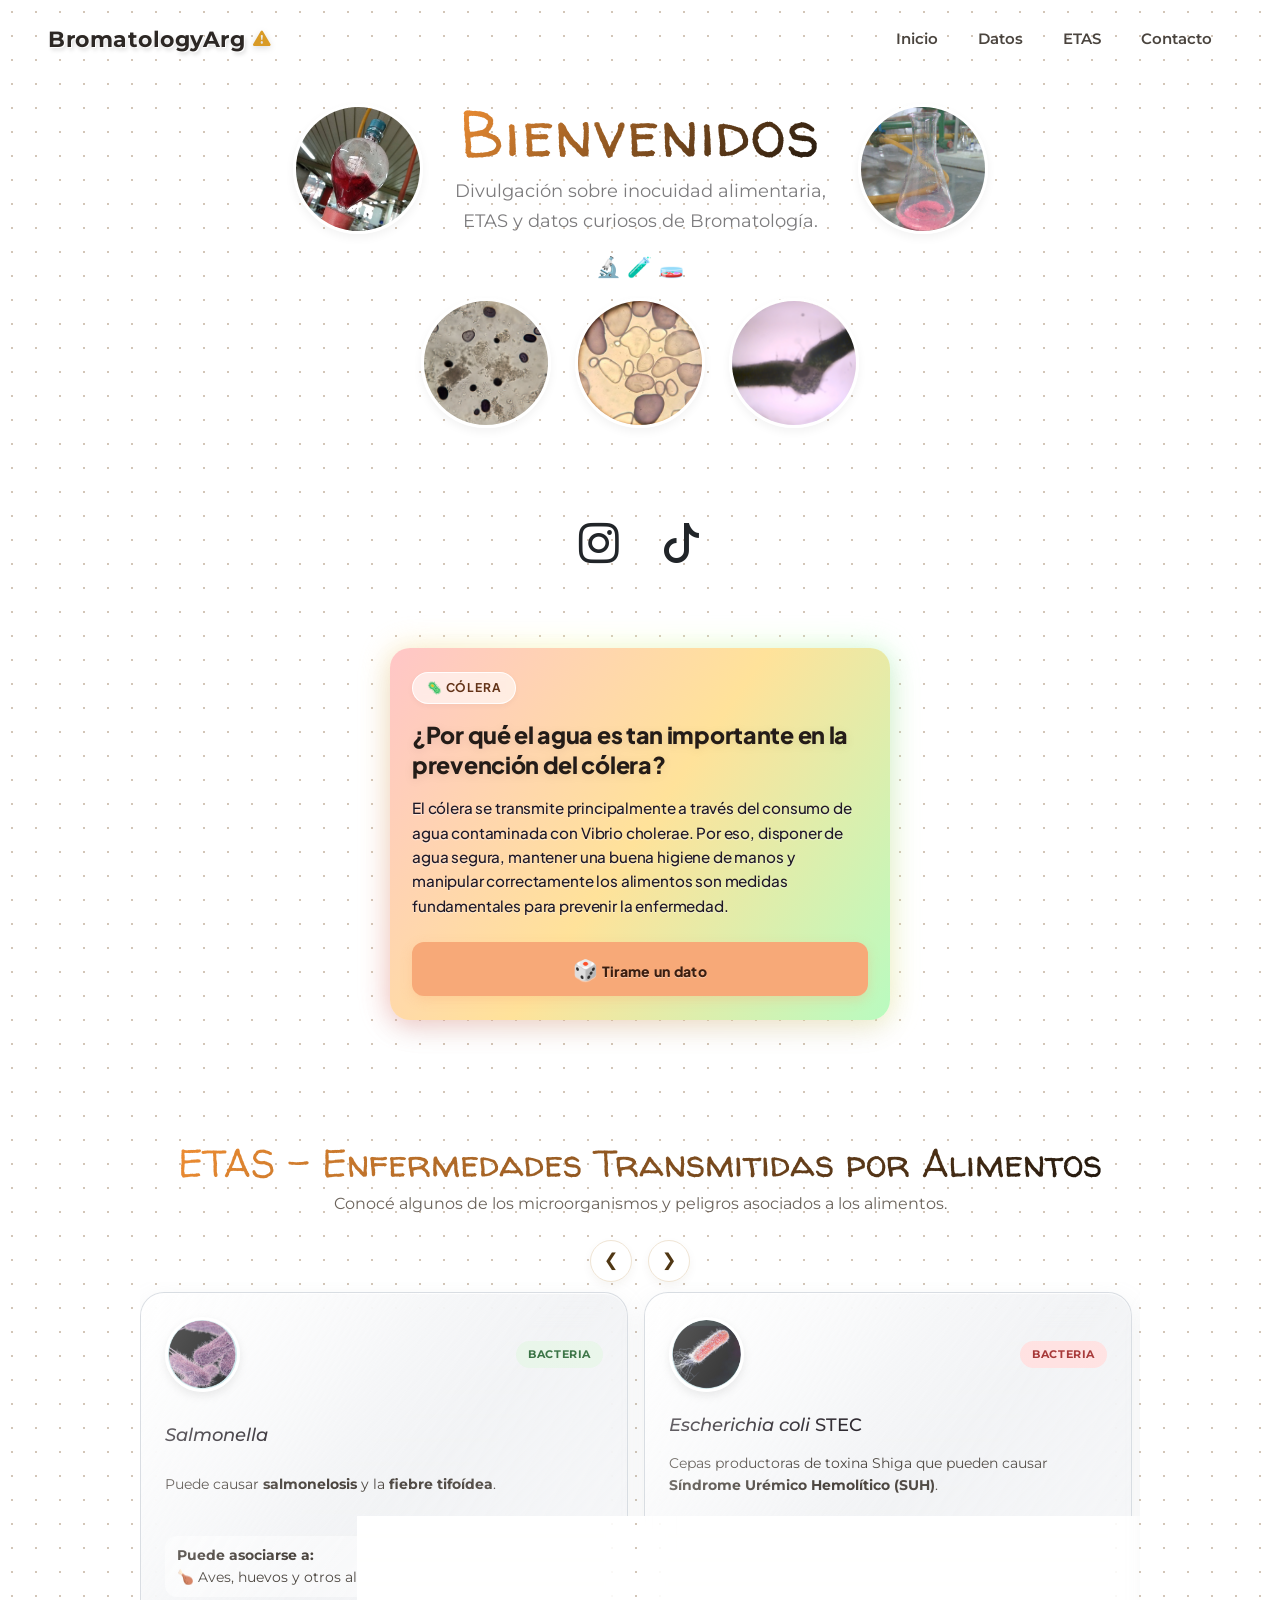
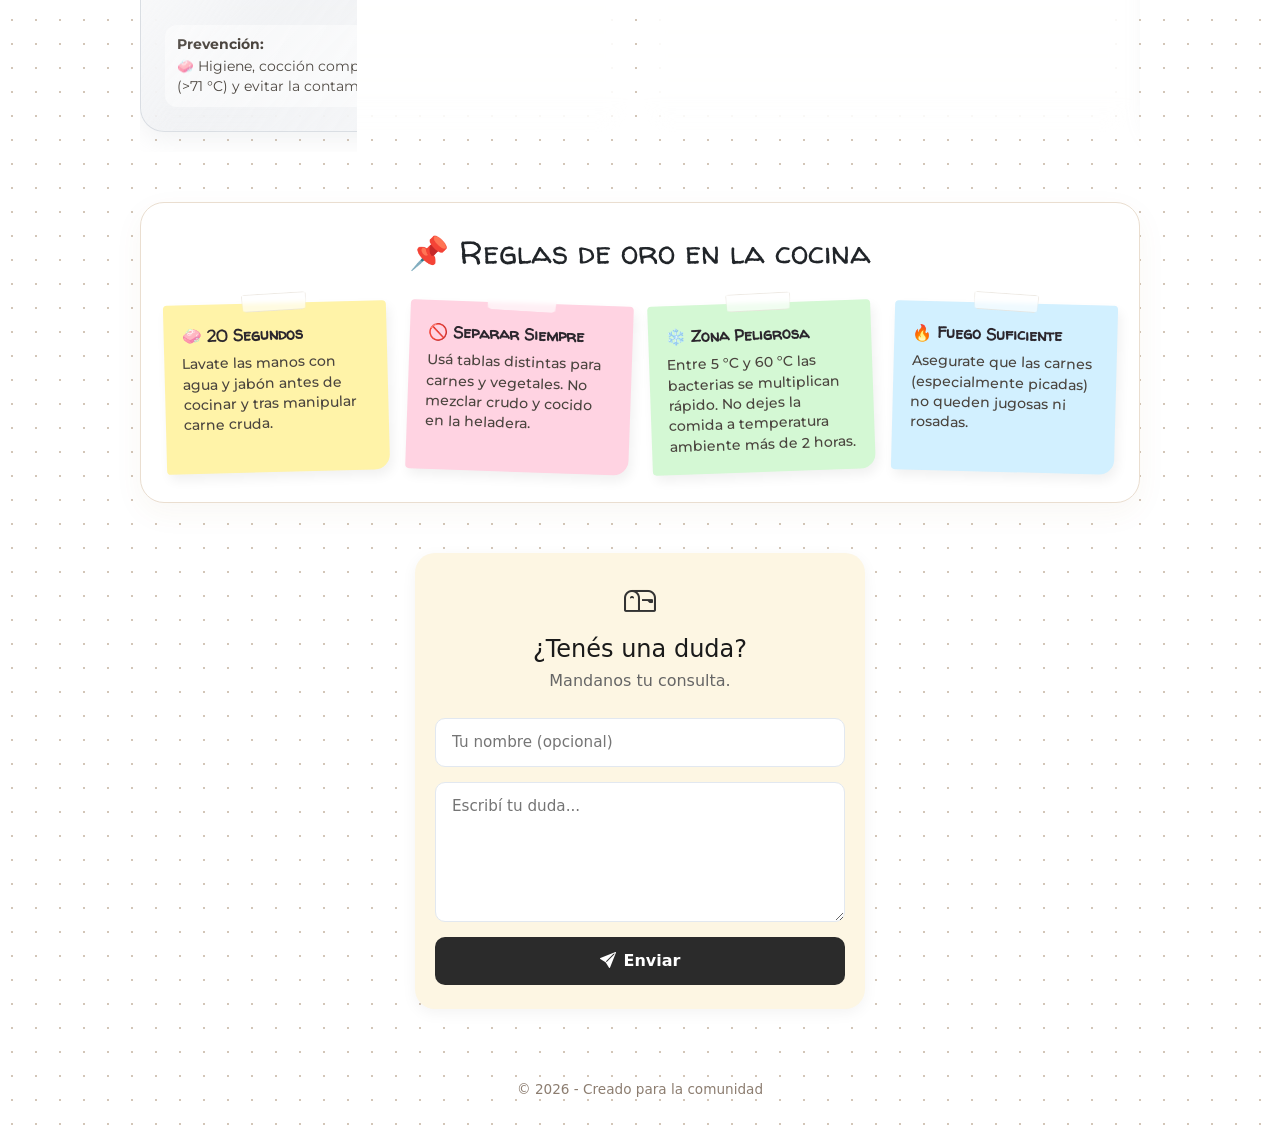
==== commit 081ac335: "Add files via upload" ====
--- a/index.html
+++ b/index.html
@@ -55,7 +55,7 @@
                 <div class="container py-4">
 
                     <!-- Fila Superior: Embudo + Título + Matraz -->
-                    <div class="d-flex align-items-center justify-content-center gap-3 gap-md-4 mb-3">
+                    <div class="d-flex align-items-center justify-content-center gap-3 gap-md-4 mb-3 hero-fila-superior">
 
                         <!-- Círculo Superior Izquierdo (Embudo) -->
                         <div class="circulo-foto">
--- a/style.css
+++ b/style.css
@@ -787,9 +787,20 @@
     .circulo-foto {
         width: 80px;
         height: 80px;
+        flex-shrink: 0; /* evita que se aplasten */
     }
 
     .titulo-bienvenidos {
         font-size: 2.6rem;
     }
+
+    /* El texto va arriba a todo el ancho y los dos círculos quedan abajo, lado a lado */
+    .hero-fila-superior {
+        flex-wrap: wrap;
+    }
+
+    .hero-texto-block {
+        order: -1;
+        flex: 0 0 100%;
+    }
 }
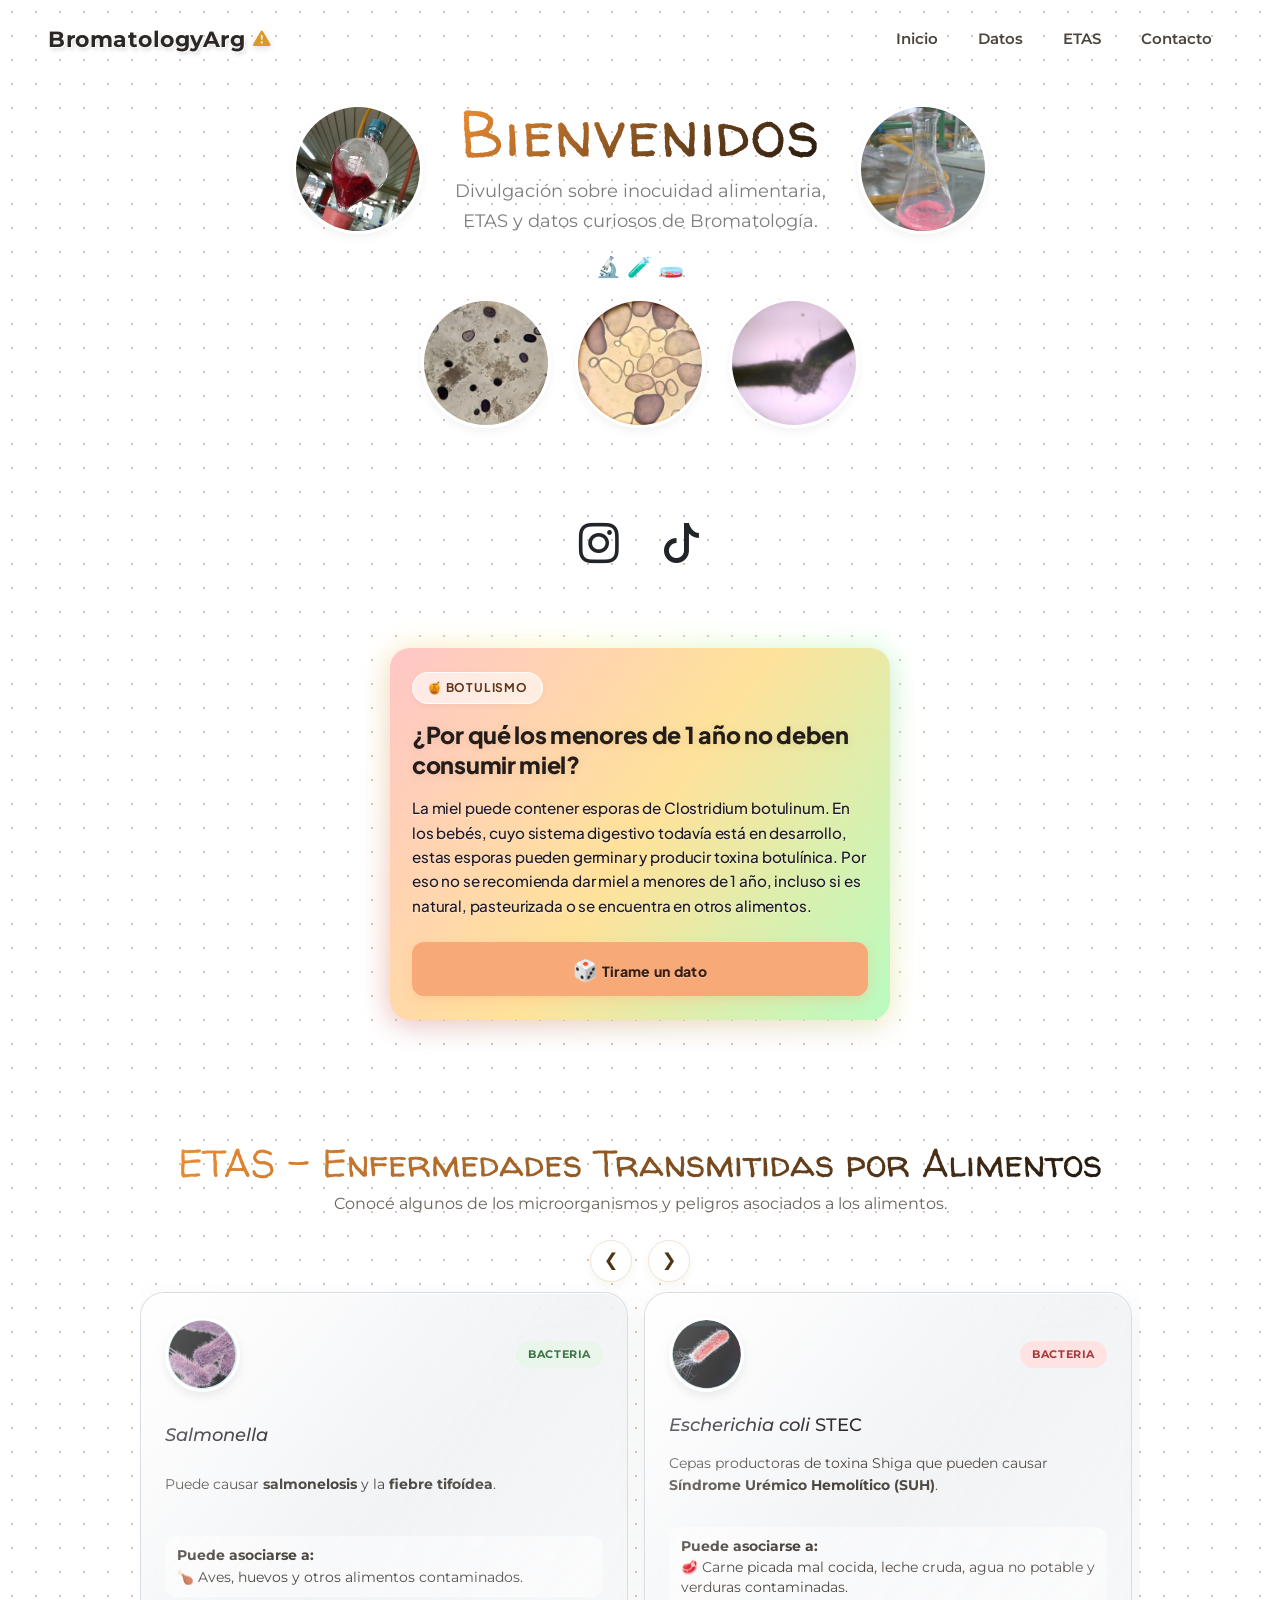
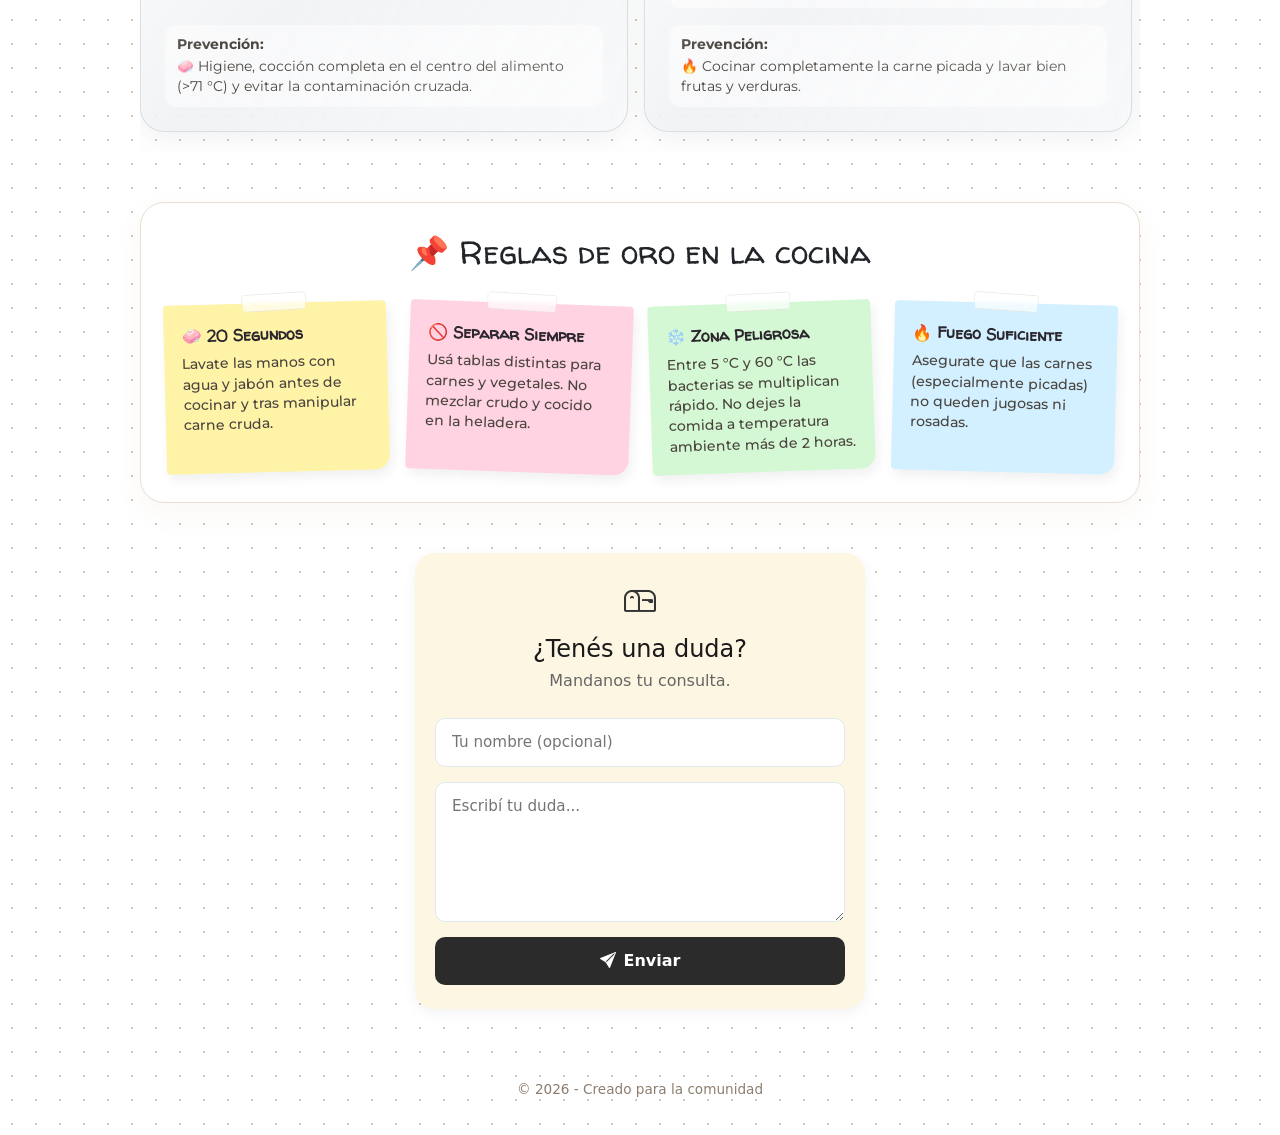
==== commit 590f8ff7: "Add files via upload" ====
--- a/index.html
+++ b/index.html
@@ -482,7 +482,6 @@
                     data-netlify="true"
                     data-netlify-honeypot="bot-field"
                 >
-                    <!-- Obligatorio: debe coincidir con el name del form -->
                     <input type="hidden" name="form-name" value="buzon">
 
                     <!-- Campo trampa para bots (oculto) -->
--- a/style.css
+++ b/style.css
@@ -26,12 +26,12 @@
 
 header {
   width: 100%;
-  background-color: transparent; /* o el color de fondo de tu sitio */
+  background-color: transparent; 
 }
 
 .navbar {
-    padding-top: 18px !important;    /* Lo despega del techo de la pantalla */
-    padding-bottom: 18px !important; /* Espacio antes de que empiece el banner */
+    padding-top: 18px !important;   
+    padding-bottom: 18px !important; 
     width: 100%;
     background-color: transparent !important;
 }
@@ -48,7 +48,7 @@
 
 /* --- ÍCONO DE ALERTA --- */
 .icono-alerta {
-    color: #d99b26 !important; /* Forzamos el dorado suave sobre cualquier clase de Bootstrap */
+    color: #d99b26 !important; 
     font-size: 1.1rem;
     filter: drop-shadow(0px 2px 3px rgba(0, 0, 0, 0.15));
     transition: transform 0.2s ease, color 0.2s ease;
@@ -160,8 +160,8 @@
 }
 
 .social-hero-icon:hover {
-    color: #9f16a9 !important;      /* Color al pasar el mouse */
-    transform: translateY(-3px);     /* Leve salto hacia arriba */
+    color: #9f16a9 !important;      
+    transform: translateY(-3px);     
 }
 
 /* Tarjeta del dato con fondo degradado pastel */
@@ -174,7 +174,7 @@
     max-width: 500px;
     height: auto; 
     gap: 16px;
-    padding: 24px 22px; /* Espaciado interno más recogido */
+    padding: 24px 22px; 
     box-sizing: border-box;
     border-radius: 20px;
     color: #2b262d; 
@@ -243,7 +243,7 @@
     font-size: 12px;
     font-weight: 700;
     color: #633318;
-    background-color: rgba(255, 255, 255, 0.6); /* Fondo blanco semitransparente para resaltar */
+    background-color: rgba(255, 255, 255, 0.6); 
     padding: 6px 14px;
     border-radius: 20px;
     letter-spacing: 0.8px;
@@ -270,11 +270,11 @@
 /* Título del dato */
 .dato h2 {
     margin: 0;
-    font-size: 1.45rem; /* Un pelín más grande para dar buen impacto visual */
-    font-weight: 800;   /* Estilo bold bien definido */
-    color: #241c18;     /* Marrón/grafito muy oscuro para contraste alto */
-    line-height: 1.3;   /* Interlineado ajustado para títulos cortos y medianos */
-    letter-spacing: -0.3px; /* Cierra un toque las letras para un look moderno */
+    font-size: 1.45rem; 
+    font-weight: 800;   
+    color: #241c18;     
+    line-height: 1.3;   
+    letter-spacing: -0.3px; 
     filter: drop-shadow(0px 2px 4px rgba(0, 0, 0, 0.08));
 }
 
@@ -297,7 +297,7 @@
     margin-top: 8px;
     border: none;
     border-radius: 12px;
-    background-color: #f7a978; /* Color durazno cálido */
+    background-color: #f7a978; 
     cursor: pointer;
     font-size: 14px;
     font-weight: 800;
@@ -374,7 +374,7 @@
     -webkit-text-fill-color: transparent;
     text-align: center;
     width: fit-content;
-    margin: 80px auto 6px;   /* auto para que siga centrado */
+    margin: 80px auto 6px;   
     font-size: 2.4rem;
     
 }
@@ -408,10 +408,10 @@
     font-size: 1.3rem;
     margin: 50px auto;
     padding: 30px 24px;
-    background: #ffffff; /* El blanco resalta sobre el cremita del body */
+    background: #ffffff; 
     border-radius: 24px;
     border: 1px solid #eaded0;
-    box-shadow: 0 10px 30px rgba(140, 90, 43, 0.05); /* Sombra cálida */
+    box-shadow: 0 10px 30px rgba(140, 90, 43, 0.05); 
     max-width: 1000px;
     
 }
@@ -541,12 +541,12 @@
     overflow-x: auto;
     scroll-snap-type: x mandatory;
     scroll-behavior: smooth;
-    padding: 10px 4px 20px 4px; /* Opcional: da espacio a las sombras */
-    scrollbar-width: none; /* Oculta la barra en Firefox */
+    padding: 10px 4px 20px 4px; 
+    scrollbar-width: none; 
 }
 
 .carrusel-pista::-webkit-scrollbar {
-    display: none; /* Oculta la barra en Chrome/Safari */
+    display: none; 
 }
 
 /* Brillo superior simulando un reflejo en el vidrio */
@@ -626,23 +626,23 @@
 }
 
 .avatar-microbio {
-    width: 75px;     /* Forzamos el ancho */
-    height: 75px;      /* Forzamos el alto */
+    width: 75px;     
+    height: 75px;      
     border-radius: 50%;
     object-fit: cover;
     box-shadow: 0 4px 10px rgba(0, 0, 0, 0.1);
     border: 3px solid #ffffff;
     transition: transform 0.3s ease;
-    flex-shrink: 0;               /* Evita que el flexbox lo deforme o estire */
+    flex-shrink: 0;              
 }
 
 /* Adaptación para pantallas chicas */
 @media (max-width: 640px) {
     .tarjeta-enfermedad {
-        flex: 0 0 85%; /* En celular se ve un 85% de la tarjeta e insinúa la siguiente */
+        flex: 0 0 85%;
     }
     .carrusel-controles {
-        display: none; /* En dispositivos táctiles no hacen falta las flechas */
+        display: none; 
     }
 }
 
@@ -672,7 +672,6 @@
     z-index: 3;
 }
 
-/* Le damos leves variaciones a la cinta según el post-it para que no queden todas iguales */
 .postit.amarillo::before {
     transform: translateX(-50%) rotate(-2deg);
 }
@@ -696,13 +695,13 @@
 
 /* Contenedor general de la tarjeta */
 .buzon {
-  background-color: #fdf6e3; /* Mantiene el tono crema/calido que tenés */
+  background-color: #fdf6e3; 
   border-radius: 20px;
-  padding: 24px 20px;     /* Reducimos el relleno interno para achicar la altura */
-  max-width: 450px;       /* <--- ACÁ ESTÁ EL TRUCO: Bajamos de 800px a 450px de ancho */
+  padding: 24px 20px;     
+  max-width: 450px;       
   margin: 30px auto;
   text-align: center;
-  box-shadow: 0 4px 15px rgba(0, 0, 0, 0.05); /* Sombra suave opcional */
+  box-shadow: 0 4px 15px rgba(0, 0, 0, 0.05); 
   
 }
 
@@ -726,7 +725,7 @@
 .buzon form {
   display: flex;
   flex-direction: column;
-  gap: 15px; /* Crea separación entre el input, textarea y botón */
+  gap: 15px; 
   width: 100%;
 }
 
@@ -740,14 +739,14 @@
   font-family: inherit;
   font-size: 0.95rem;
   background-color: #ffffff;
-  box-sizing: border-box; /* Evita que los inputs se salgan del marco */
+  box-sizing: border-box; 
   outline: none;
   transition: border-color 0.2s ease;
 }
 
 .buzon input[type="text"]:focus,
 .buzon textarea:focus {
-  border-color: #333; /* Resalta levemente al hacer click */
+  border-color: #333; 
 }
 
 /* Evita que el textarea se redimensione de forma rara */
@@ -759,17 +758,17 @@
 .buzon button[type="submit"] {
   width: 100%;
   padding: 12px 20px;
-  background-color: #2b2b2b; /* Color oscuro o el que uses de principal */
+  background-color: #2b2b2b; 
   color: #ffffff;
   border: none;
-  border-radius: 10px; /* Hace juego con las esquinas redondas de los inputs */
+  border-radius: 10px; 
   font-size: 1rem;
   font-weight: 600;
   cursor: pointer;
   display: flex;
   align-items: center;
   justify-content: center;
-  gap: 8px; /* Separación entre el icono de Bootstrap y el texto */
+  gap: 8px;
   transition: background-color 0.2s ease, transform 0.1s ease;
 }
 
@@ -787,7 +786,7 @@
     .circulo-foto {
         width: 80px;
         height: 80px;
-        flex-shrink: 0; /* evita que se aplasten */
+        flex-shrink: 0; 
     }
 
     .titulo-bienvenidos {
